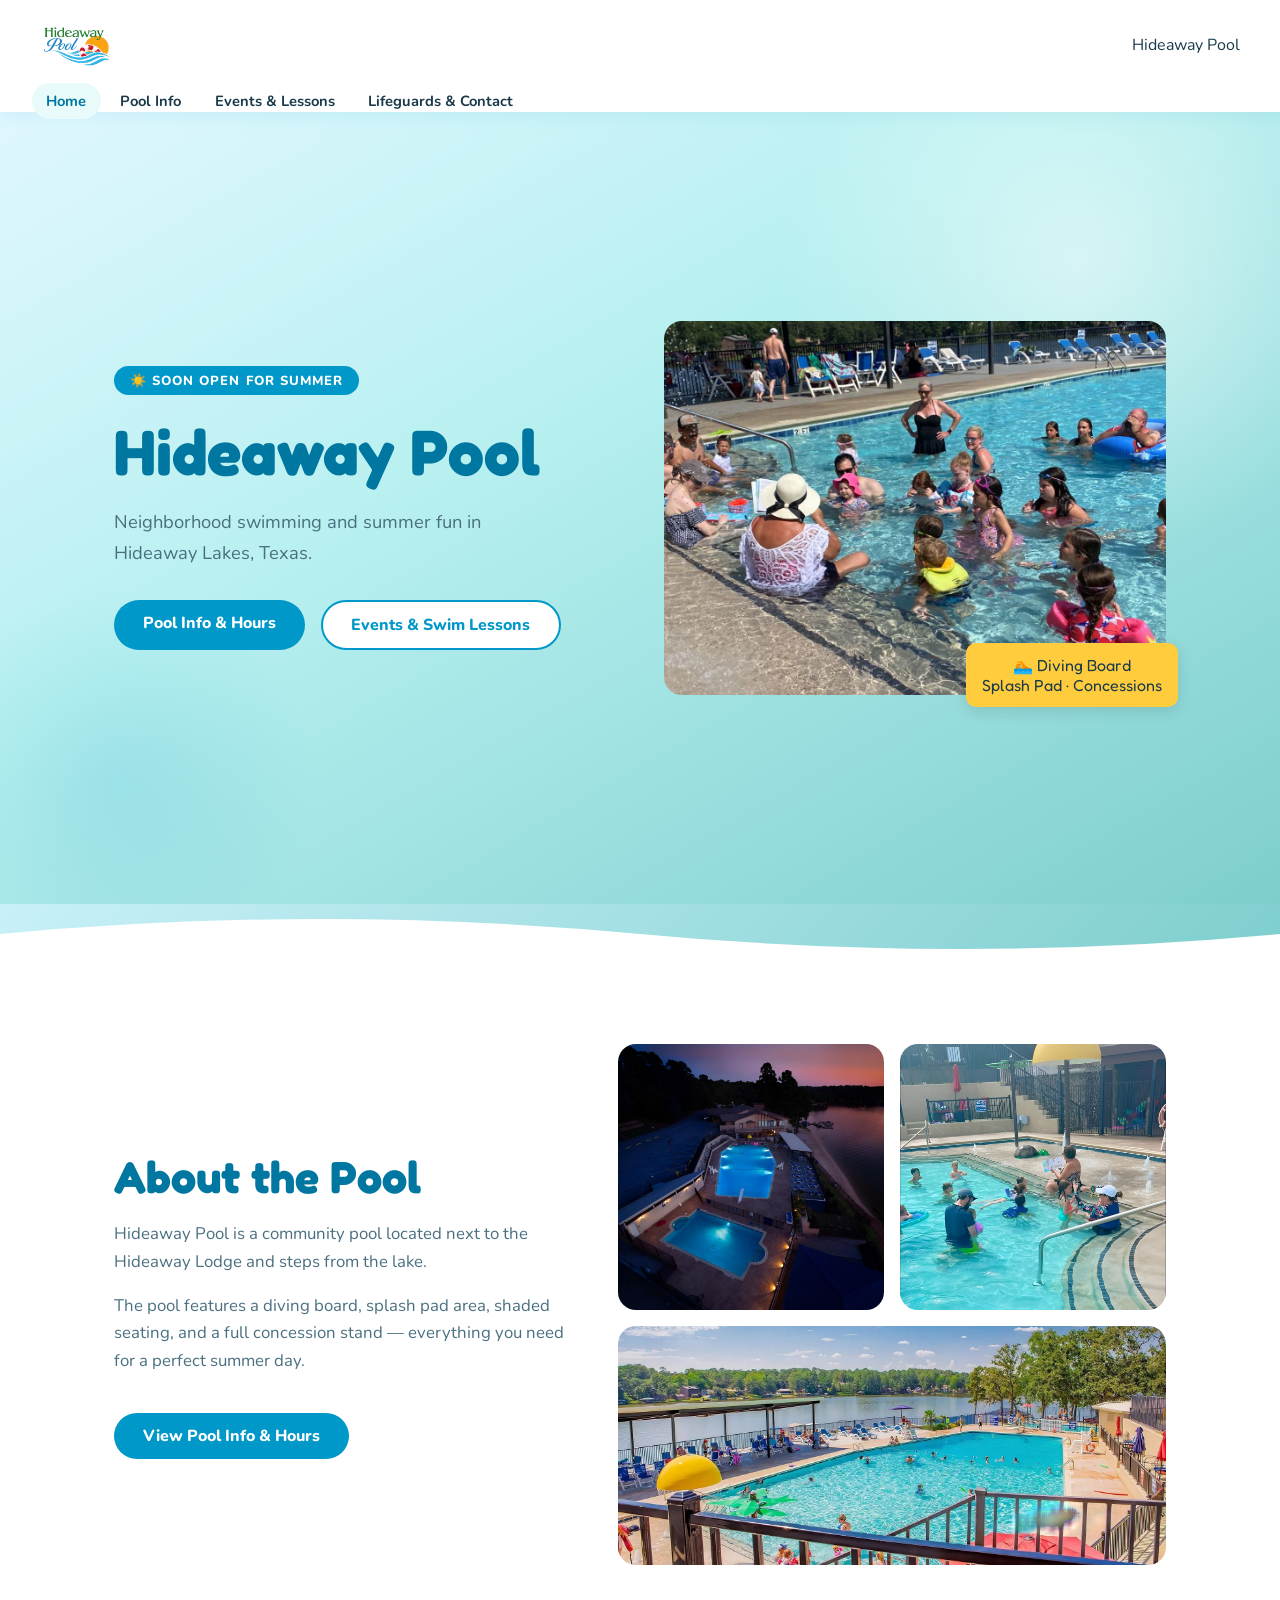
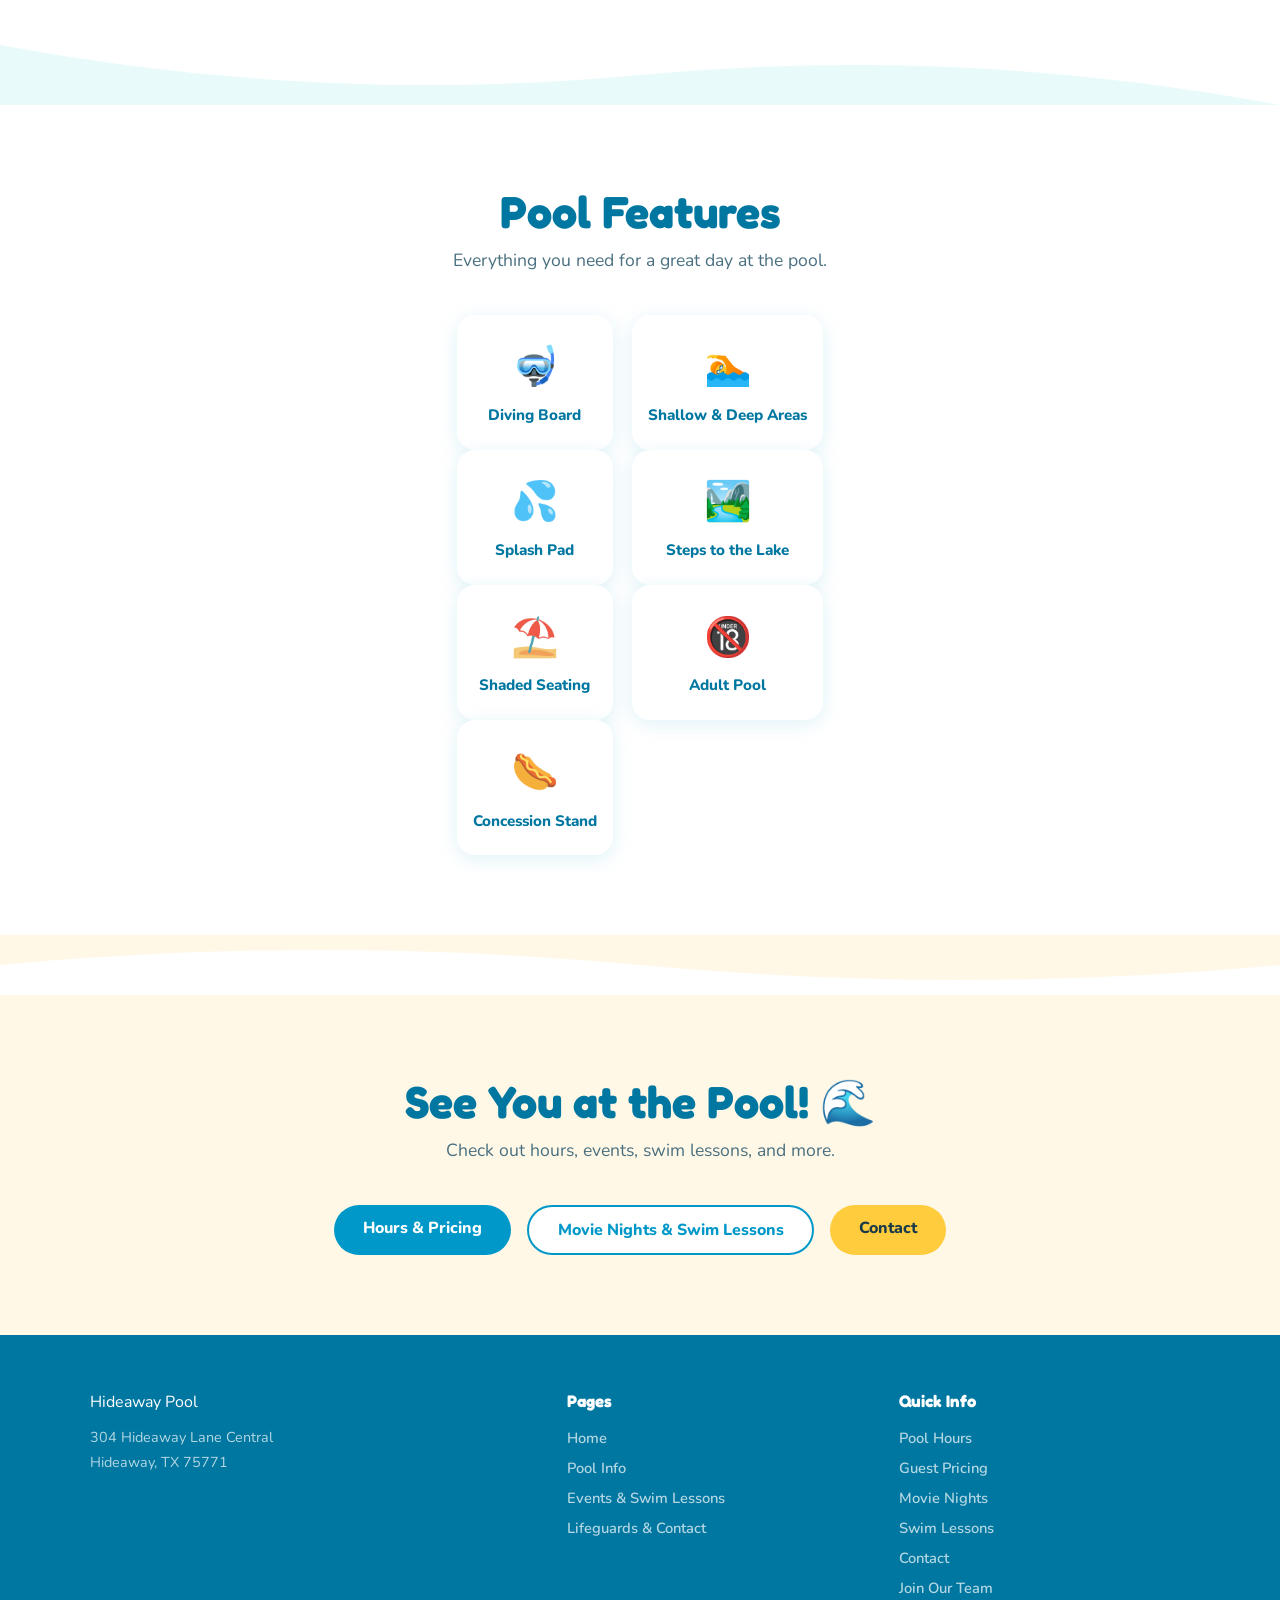
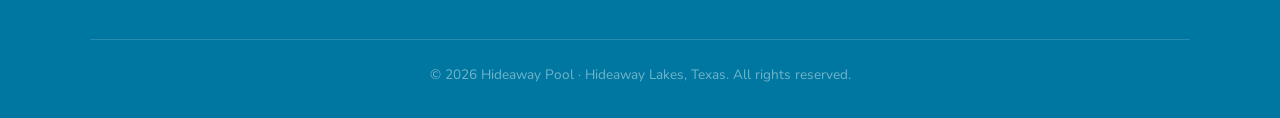
==== index.html @ 01bfb30a "Update index.html" ====
<!DOCTYPE html>
<html lang="en">
<head>
  <meta charset="UTF-8" />
  <meta name="viewport" content="width=device-width, initial-scale=1.0" />
  <title>Hideaway Pool – Hideaway Lakes, Texas</title>
  <meta name="description" content="Hideaway Pool – Neighborhood swimming and summer fun in Hideaway Lakes, Texas." />
  <link rel="stylesheet" href="style.css" />
  <link rel="icon" href="data:image/svg+xml,<svg xmlns='http://www.w3.org/2000/svg' viewBox='0 0 100 100'><text y='.9em' font-size='90'>🌊</text></svg>" />
</head>
<body>

<!-- ══ NAVIGATION ══ -->
<nav class="navbar">
  <div class="nav-inner">
    <a href="index.html" class="nav-logo">
      <img src="images/hawlpoollogo.png" alt="Hideaway Pool" style="height:72px; width:auto; display:block;">
    </a>
        Hideaway Pool
      </div>
    </a>
    <ul class="nav-links">
      <li><a href="index.html">Home</a></li>
      <li><a href="pool-info.html">Pool Info</a></li>
      <li><a href="events.html">Events & Lessons</a></li>
      <li><a href="lifeguards.html">Lifeguards & Contact</a></li>
    </ul>
    <button class="nav-toggle" aria-label="Toggle menu">
      <span></span><span></span><span></span>
    </button>
  </div>
</nav>

<!-- ══ HERO ══ -->
<section class="hero">
  <div class="hero-bg-circles"></div>
  <div class="hero-content">
    <div class="hero-text">
      <div class="hero-badge">☀️ SOON Open for Summer</div>
      <h1>Hideaway Pool</h1>
      <p>Neighborhood swimming and summer fun in Hideaway Lakes, Texas.</p>
      <div class="hero-btns">
        <a href="pool-info.html" class="btn btn-primary">Pool Info &amp; Hours</a>
        <a href="events.html" class="btn btn-secondary">Events &amp; Swim Lessons</a>
      </div>
    </div>
      <div class="hero-image-wrap">
        <img src="images/hero-pool.jpg" alt="Hideaway Pool" style="width:100%; border-radius:18px; display:block;">
        <div class="wave-badge">🏊 Diving Board<br>Splash Pad · Concessions</div>
      </div>
  </div>
</section>

<!-- ══ WAVE ══ -->
<div class="wave-divider" style="background: linear-gradient(135deg,#c8f0f8,#7ecece);">
  <svg viewBox="0 0 1200 60" xmlns="http://www.w3.org/2000/svg" preserveAspectRatio="none" style="height:60px">
    <path d="M0 60 L0 30 Q300 0 600 30 Q900 60 1200 30 L1200 60Z" fill="white"/>
  </svg>
</div>

<!-- ══ ABOUT ══ -->
<section class="section">
  <div class="container">
    <div class="about-grid">
      <div class="about-text fade-up">
        <h2 class="section-title">About the Pool</h2>
        <p style="margin-top:1rem">Hideaway Pool is a community pool located next to the Hideaway Lodge and steps from the lake.</p>
        <p>The pool features a diving board, splash pad area, shaded seating, and a full concession stand — everything you need for a perfect summer day.</p>
        <a href="pool-info.html" class="btn btn-primary" style="margin-top:1.4rem">View Pool Info &amp; Hours</a>
      </div>
      <div class="about-photo-grid fade-up">
          <img src="images/overhead-view.jpg" alt="Atop Hideaway Pool" style="width:100%; border-radius:18px; display:block;">
          <img src="images/splashpad.jpg" alt="Hideaway Splashpad" style="width:100%; border-radius:18px; display:block;">
          <img src="images/pool-from-porch1.jpg" alt="Hideaway Pool from Lodge Porch" style="width:100%; border-radius:18px; display:block; grid-column:1/-1; aspect-ratio:16/7; object-fit:cover;">
      </div>
    </div>
  </div>
</section>
  
<!-- ══ WAVE ══ -->
<div class="wave-divider" style="background:var(--aqua-pale)">
  <svg viewBox="0 0 1200 60" xmlns="http://www.w3.org/2000/svg" preserveAspectRatio="none" style="height:60px">
    <path d="M0 0 Q300 60 600 30 Q900 0 1200 60 L1200 0Z" fill="white"/>
  </svg>
</div>

<!-- ══ FEATURES ══ -->
<section class="section">
  <div class="container text-center">
    <h2 class="section-title fade-up">Pool Features</h2>
    <p class="section-sub fade-up">Everything you need for a great day at the pool.</p>
    <div class="features-grid">
  <div class="features-row">
    <div class="feature-card fade-up">
      <div class="feature-icon">🤿</div>
      <h4>Diving Board</h4>
    </div>
    <div class="feature-card fade-up">
      <div class="feature-icon">💦</div>
      <h4>Splash Pad</h4>
    </div>
    <div class="feature-card fade-up">
      <div class="feature-icon">⛱️</div>
      <h4>Shaded Seating</h4>
    </div>
    <div class="feature-card fade-up">
      <div class="feature-icon">🌭</div>
      <h4>Concession Stand</h4>
    </div>
  </div>
  <div class="features-row features-row-centered">
    <div class="feature-card fade-up">
      <div class="feature-icon">🏊</div>
      <h4>Shallow &amp; Deep Areas</h4>
    </div>
    <div class="feature-card fade-up">
      <div class="feature-icon">🏞️</div>
      <h4>Steps to the Lake</h4>
    </div>
    <div class="feature-card fade-up">
      <div class="feature-icon">🔞</div>
      <h4>Adult Pool</h4>
    </div>
      </div>
    </div>
  </div>
</section>

<!-- ══ WAVE ══ -->
<div class="wave-divider">
  <svg viewBox="0 0 1200 60" xmlns="http://www.w3.org/2000/svg" preserveAspectRatio="none" style="height:60px; background:var(--sand)">
    <path d="M0 60 L0 30 Q300 0 600 30 Q900 60 1200 30 L1200 60Z" fill="white"/>
  </svg>
</div>

<!-- ══ CTA STRIP ══ -->
<section class="section section-sand">
  <div class="container text-center">
    <h2 class="section-title fade-up">See You at the Pool! 🌊</h2>
    <p class="section-sub fade-up">Check out hours, events, swim lessons, and more.</p>
    <div class="hero-btns" style="justify-content:center; gap:1rem; flex-wrap:wrap;">
      <a href="pool-info.html" class="btn btn-primary fade-up">Hours &amp; Pricing</a>
      <a href="events.html" class="btn btn-secondary fade-up">Movie Nights &amp; Swim Lessons</a>
      <a href="lifeguards.html" class="btn btn-gold fade-up">Contact</a>
    </div>
  </div>
</section>

<!-- ══ FOOTER ══ -->
<footer>
  <div class="footer-inner">
    <div class="footer-brand">
      <div class="nav-logo">
        <div class="nav-logo-icon">🌊</div>
        <div class="nav-logo-text">
          Hideaway Pool
          <span>Hideaway Lakes, TX</span>
        </div>
      </div>
      <p>304 Hideaway Lane Central<br>Hideaway, TX 75771</p>
    </div>
    <div>
      <h4>Pages</h4>
      <ul>
        <li><a href="index.html">Home</a></li>
        <li><a href="pool-info.html">Pool Info</a></li>
        <li><a href="events.html">Events &amp; Swim Lessons</a></li>
        <li><a href="lifeguards.html">Lifeguards &amp; Contact</a></li>
      </ul>
    </div>
    <div>
      <h4>Quick Info</h4>
      <ul>
        <li><a href="pool-info.html#hours">Pool Hours</a></li>
        <li><a href="pool-info.html#pricing">Guest Pricing</a></li>
        <li><a href="events.html#movies">Movie Nights</a></li>
        <li><a href="events.html#lessons">Swim Lessons</a></li>
        <li><a href="lifeguards.html#reserve">Contact</a></li>
        <li><a href="lifeguard-apply.html">Join Our Team</a></li>
      </ul>
    </div>
  </div>
  <p class="footer-copy">&copy; 2026 Hideaway Pool · Hideaway Lakes, Texas. All rights reserved.</p>
</footer>

<script src="script.js"></script>
</body>
</html>
---- style.css ----
/* ===========================
   HIDEAWAY POOL — style.css
   =========================== */

@import url('https://fonts.googleapis.com/css2?family=Fredoka+One&family=Nunito:wght@400;600;700;800&display=swap');

/* ── CSS Variables ── */
:root {
  --sky: #0098c8;
  --sky-dark: #0077a0;
  --aqua: #5fd3d3;
  --aqua-light: #b8f0f0;
  --aqua-pale: #e8fafa;
  --white: #ffffff;
  --sand: #fff8e7;
  --sand-dark: #ffe9b0;
  --text: #1a3a4a;
  --text-light: #4a7080;
  --card-shadow: 0 4px 20px rgba(0,152,200,0.13);
  --radius: 18px;
  --radius-sm: 10px;
}

/* ── Reset ── */
*, *::before, *::after { box-sizing: border-box; margin: 0; padding: 0; }
html { scroll-behavior: smooth; }
body {
  font-family: 'Nunito', sans-serif;
  color: var(--text);
  background: var(--white);
  overflow-x: hidden;
}
img { max-width: 100%; display: block; }
a { text-decoration: none; color: inherit; }

/* ── Typography ── */
h1, h2, h3, h4 { font-family: 'Fredoka One', cursive; line-height: 1.2; }
h1 { font-size: clamp(2.4rem, 6vw, 4rem); }
h2 { font-size: clamp(1.8rem, 4vw, 2.8rem); }
h3 { font-size: 1.4rem; }
p { line-height: 1.65; color: var(--text-light); font-size: 1.05rem; }

/* ── Utilities ── */
.container { max-width: 1100px; margin: 0 auto; padding: 0 1.5rem; }
.section { padding: 5rem 0; }
.section-alt { background: var(--aqua-pale); }
.section-sand { background: var(--sand); }
.text-center { text-align: center; }
.section-title { margin-bottom: 0.4rem; color: var(--sky-dark); }
.section-sub { font-size: 1.1rem; margin-bottom: 2.5rem; color: var(--text-light); }
.btn {
  display: inline-block;
  padding: 0.75rem 1.8rem;
  border-radius: 50px;
  font-family: 'Nunito', sans-serif;
  font-weight: 800;
  font-size: 1rem;
  cursor: pointer;
  transition: transform 0.18s, box-shadow 0.18s;
  border: none;
}
.btn:hover { transform: translateY(-2px); box-shadow: 0 6px 20px rgba(0,152,200,0.3); }
.btn-primary { background: var(--sky); color: #fff; }
.btn-secondary { background: var(--white); color: var(--sky); border: 2.5px solid var(--sky); }
.btn-gold { background: #ffcc3d; color: var(--text); }

/* ── NAV ── */
.navbar {
  position: sticky;
  top: 0;
  z-index: 100;
  background: rgba(255,255,255,0.97);
  backdrop-filter: blur(10px);
  box-shadow: 0 2px 18px rgba(0,152,200,0.10);
  padding: 0 2rem;
}
.nav-inner {
  max-width: 1200px;
  margin: 0 auto;
  display: flex;
  align-items: center;
  justify-content: space-between;
  height: 90px;
  gap: 1rem;
}
.nav-logo {
  display: flex;
  align-items: center;
  flex-shrink: 0;
}
.nav-logo img {
  height: 72px;
  width: auto;
  display: block;
}
/* Hide old text/icon elements if still in HTML */
.nav-logo-text span { display: none; }
.nav-logo-icon { display: none; }
.nav-links {
  display: flex;
  list-style: none;
  gap: 0.3rem;
  align-items: center;
  flex-wrap: nowrap;
  flex-shrink: 1;
  min-width: 0;
}
.nav-links a {
  padding: 0.5rem 0.9rem;
  border-radius: 50px;
  font-weight: 700;
  font-size: 0.92rem;
  color: var(--text);
  transition: background 0.15s, color 0.15s;
  white-space: nowrap;
}
.nav-links a:hover, .nav-links a.active { background: var(--aqua-pale); color: var(--sky-dark); }
.nav-toggle {
  display: none;
  flex-direction: column;
  gap: 5px;
  background: none;
  border: none;
  cursor: pointer;
  padding: 4px;
  margin-left: auto;
  flex-shrink: 0;
}
.nav-toggle span {
  display: block;
  width: 26px;
  height: 2.5px;
  background: var(--sky-dark);
  border-radius: 2px;
  transition: all 0.25s;
}
.nav-toggle {
  display: none;
  flex-direction: column;
  gap: 5px;
  background: none;
  border: none;
  cursor: pointer;
  padding: 4px;
}
.nav-toggle span {
  display: block;
  width: 26px;
  height: 2.5px;
  background: var(--sky-dark);
  border-radius: 2px;
  transition: all 0.25s;
}

/* ── HERO ── */
.hero {
  position: relative;
  min-height: 88vh;
  display: flex;
  align-items: center;
  overflow: hidden;
  background: linear-gradient(150deg, #e0f7ff 0%, #b8f0f0 40%, #7ecece 100%);
}
.hero-bg-circles {
  position: absolute;
  inset: 0;
  pointer-events: none;
  overflow: hidden;
}
.hero-bg-circles::before {
  content: '';
  position: absolute;
  width: 600px; height: 600px;
  background: radial-gradient(circle, rgba(255,255,255,0.5) 0%, transparent 70%);
  top: -150px; right: -100px;
  border-radius: 50%;
}
.hero-bg-circles::after {
  content: '';
  position: absolute;
  width: 400px; height: 400px;
  background: radial-gradient(circle, rgba(0,152,200,0.12) 0%, transparent 70%);
  bottom: -80px; left: -80px;
  border-radius: 50%;
}
.hero-content {
  position: relative;
  z-index: 2;
  display: grid;
  grid-template-columns: 1fr 1fr;
  gap: 3rem;
  align-items: center;
  max-width: 1100px;
  margin: 0 auto;
  padding: 4rem 1.5rem;
  width: 100%;
}
.hero-text { }
.hero-badge {
  display: inline-block;
  background: var(--sky);
  color: #fff;
  font-weight: 800;
  font-size: 0.82rem;
  letter-spacing: 0.08em;
  text-transform: uppercase;
  padding: 0.35rem 1rem;
  border-radius: 50px;
  margin-bottom: 1.2rem;
}
.hero-text h1 { color: var(--sky-dark); margin-bottom: 1rem; }
.hero-text p { font-size: 1.15rem; margin-bottom: 2rem; max-width: 420px; }
.hero-btns { display: flex; gap: 1rem; flex-wrap: wrap; }
.hero-image-wrap {
  position: relative;
}
.hero-img-placeholder {
  width: 100%;
  aspect-ratio: 4/3;
  background: linear-gradient(135deg, #7ecece 0%, #0098c8 100%);
  border-radius: var(--radius);
  box-shadow: 0 20px 60px rgba(0,120,180,0.25);
  display: flex;
  flex-direction: column;
  align-items: center;
  justify-content: center;
  gap: 0.8rem;
  color: #fff;
  font-size: 1rem;
  font-weight: 700;
  overflow: hidden;
  position: relative;
}
.hero-img-placeholder .ph-icon { font-size: 3rem; opacity: 0.7; }
.hero-img-placeholder .ph-label { opacity: 0.85; }
.wave-badge {
  position: absolute;
  bottom: -12px; right: -12px;
  background: #ffcc3d;
  border-radius: var(--radius-sm);
  padding: 0.7rem 1rem;
  font-family: 'Fredoka One', cursive;
  font-size: 1rem;
  color: var(--text);
  box-shadow: 0 4px 15px rgba(0,0,0,0.12);
  line-height: 1.3;
  text-align: center;
}

/* ── IMAGE PLACEHOLDER ── */
.img-placeholder {
  width: 100%;
  border-radius: var(--radius);
  background: linear-gradient(135deg, #b8f0f0 0%, #5fd3d3 60%, #0098c8 100%);
  display: flex;
  flex-direction: column;
  align-items: center;
  justify-content: center;
  gap: 0.6rem;
  color: #fff;
  font-weight: 700;
  font-size: 0.95rem;
  text-align: center;
  padding: 2rem 1rem;
}
.img-placeholder .ph-icon { font-size: 2.2rem; opacity: 0.75; }
.img-placeholder .ph-label { opacity: 0.9; }
.img-ph-sm { aspect-ratio: 4/3; }
.img-ph-md { aspect-ratio: 16/9; }
.img-ph-tall { aspect-ratio: 3/4; }
.img-ph-wide { aspect-ratio: 21/9; }
.img-ph-square { aspect-ratio: 1/1; }
.img-ph-person {
  background: linear-gradient(135deg, #c8e8f0 0%, #7ecece 100%);
}

/* ── CARDS ── */
.card {
  background: var(--white);
  border-radius: var(--radius);
  box-shadow: var(--card-shadow);
  padding: 1.8rem;
  transition: transform 0.2s, box-shadow 0.2s;
}
.card:hover { transform: translateY(-4px); box-shadow: 0 8px 30px rgba(0,152,200,0.18); }

/* ── FEATURE CARDS ── */
.features-grid {
  display: flex;
  flex-wrap: wrap;
  justify-content: center;
  gap: 1.2rem;
}
.feature-card {
  background: var(--white);
  border-radius: var(--radius);
  box-shadow: var(--card-shadow);
  padding: 1.6rem 1rem;
  text-align: center;
  transition: transform 0.2s;
  /* 4 per row on desktop: (100% - 3 gaps) / 4 */
  flex: 0 0 calc(25% - 0.9rem);
  min-width: 140px;
  max-width: 220px;
}
.feature-card:hover { transform: translateY(-5px); }
.feature-icon {
  font-size: 2.4rem;
  margin-bottom: 0.8rem;
}
.feature-card h4 {
  font-family: 'Nunito', sans-serif;
  font-weight: 800;
  font-size: 0.95rem;
  color: var(--sky-dark);
}

/* ── PHOTO GRID ── */
.photo-grid-3 {
  display: grid;
  grid-template-columns: repeat(3, 1fr);
  gap: 1.4rem;
}

/* ── ABOUT SECTION ── */
.about-grid {
  display: grid;
  grid-template-columns: 1fr 1.2fr;
  gap: 3rem;
  align-items: center;
}
.about-text p { margin-bottom: 1rem; }

/* About photo grid — replaces inline styles */
.about-photo-grid {
  display: grid;
  grid-template-columns: 1fr 1fr;
  gap: 1rem;
  min-width: 0;
}
.about-photo-wide {
  grid-column: 1 / -1;
  aspect-ratio: 16 / 7;
}

/* ── ADULT POOL ── */
.adult-pool-grid {
  display: grid;
  grid-template-columns: 1fr 1fr;
  gap: 3rem;
  align-items: center;
}
.adult-pool-badge {
  display: inline-block;
  background: var(--sky-dark);
  color: #fff;
  font-weight: 800;
  font-size: 0.82rem;
  letter-spacing: 0.08em;
  text-transform: uppercase;
  padding: 0.35rem 1rem;
  border-radius: 50px;
}
.adult-pool-chips {
  display: flex;
  flex-wrap: wrap;
  gap: 0.6rem;
  margin-top: 1.4rem;
}
.chip {
  background: var(--white);
  border: 2px solid var(--aqua);
  border-radius: 50px;
  padding: 0.35rem 0.9rem;
  font-size: 0.88rem;
  font-weight: 700;
  color: var(--sky-dark);
  white-space: nowrap;
}

/* ── WAVE DIVIDER ── */
.wave-divider {
  line-height: 0;
  overflow: hidden;
}
.wave-divider svg { display: block; width: 100%; }

/* ── HOURS TABLE ── */
.hours-table {
  width: 100%;
  border-collapse: separate;
  border-spacing: 0;
  border-radius: var(--radius);
  overflow: hidden;
  box-shadow: var(--card-shadow);
}
.hours-table th {
  background: var(--sky);
  color: #fff;
  font-family: 'Fredoka One', cursive;
  font-size: 1.1rem;
  padding: 1rem 1.5rem;
  text-align: left;
}
.hours-table td {
  padding: 0.9rem 1.5rem;
  font-weight: 600;
  border-bottom: 1px solid var(--aqua-pale);
  background: #fff;
}
.hours-table tr:last-child td { border-bottom: none; }
.hours-table tr:nth-child(even) td { background: var(--aqua-pale); }
.hours-table .day-col { color: var(--text); font-weight: 700; }
.hours-table .time-col { color: var(--sky-dark); }

/* ── PRICING CARDS ── */
.pricing-grid {
  display: grid;
  grid-template-columns: repeat(auto-fit, minmax(200px, 1fr));
  gap: 1.4rem;
}
.price-card {
  background: var(--white);
  border-radius: var(--radius);
  box-shadow: var(--card-shadow);
  padding: 2rem 1.5rem;
  text-align: center;
  border-top: 5px solid var(--aqua);
}
.price-card.featured { border-top-color: var(--sky); }
.price-card .price-amount {
  font-family: 'Fredoka One', cursive;
  font-size: 2.4rem;
  color: var(--sky-dark);
  line-height: 1;
  margin: 0.6rem 0 0.3rem;
}
.price-card .price-label {
  font-weight: 800;
  font-size: 1rem;
  color: var(--text);
}
.price-card .price-note {
  font-size: 0.88rem;
  color: var(--text-light);
  margin-top: 0.4rem;
}
.price-icon { font-size: 2rem; margin-bottom: 0.4rem; }

/* ── CONCESSION MENU ── */
.menu-grid {
  display: grid;
  grid-template-columns: repeat(auto-fit, minmax(240px, 1fr));
  gap: 1.5rem;
}
.menu-card {
  background: var(--white);
  border-radius: var(--radius);
  box-shadow: var(--card-shadow);
  overflow: hidden;
}
.menu-card-header {
  background: var(--sky);
  color: #fff;
  padding: 1rem 1.5rem;
  font-family: 'Fredoka One', cursive;
  font-size: 1.3rem;
  display: flex;
  align-items: center;
  gap: 0.6rem;
}
.menu-items { padding: 0.8rem 1.5rem 1.2rem; }
.menu-item {
  display: flex;
  justify-content: space-between;
  align-items: center;
  padding: 0.6rem 0;
  border-bottom: 1px solid var(--aqua-pale);
  font-size: 0.97rem;
}
.menu-item:last-child { border-bottom: none; }
.menu-item .item-name { font-weight: 600; color: var(--text); }
.menu-item .item-price { font-weight: 800; color: var(--sky-dark); }

/* ── MAP ── */
.map-wrap {
  border-radius: var(--radius);
  overflow: hidden;
  box-shadow: var(--card-shadow);
  height: 380px;
}
.map-wrap iframe { width: 100%; height: 100%; border: none; }

/* ── SEASON BANNER ── */
.season-grid {
  display: grid;
  grid-template-columns: 1fr 1fr;
  gap: 1.2rem;
}
.season-card {
  background: var(--sky);
  color: #fff;
  border-radius: var(--radius);
  padding: 1.8rem;
  text-align: center;
}
.season-card.close { background: var(--aqua); color: var(--sky-dark); }
.season-card .s-label { font-size: 0.88rem; font-weight: 700; text-transform: uppercase; letter-spacing: 0.07em; opacity: 0.85; }
.season-card .s-date { font-family: 'Fredoka One', cursive; font-size: 1.6rem; margin-top: 0.4rem; }

/* ── MOVIE SCHEDULE ── */
.movie-grid {
  display: grid;
  grid-template-columns: repeat(auto-fit, minmax(200px, 1fr));
  gap: 1.2rem;
}
.movie-card {
  background: #fff;
  border-radius: var(--radius);
  box-shadow: var(--card-shadow);
  padding: 1.4rem;
  text-align: center;
  border-bottom: 4px solid var(--sky);
}
.movie-date {
  font-size: 0.85rem;
  font-weight: 800;
  color: var(--sky);
  text-transform: uppercase;
  letter-spacing: 0.06em;
  margin-bottom: 0.4rem;
}
.movie-title {
  font-family: 'Fredoka One', cursive;
  font-size: 1.1rem;
  color: var(--text);
}
.movie-icon { font-size: 1.8rem; margin-bottom: 0.5rem; }

/* ── FORMS ── */
.form-wrap {
  max-width: 560px;
  margin: 0 auto;
}
.form-wrap form {
  background: var(--white);
  border-radius: var(--radius);
  box-shadow: var(--card-shadow);
  padding: 2.5rem;
}
.form-wrap input,
.form-wrap textarea {
  width: 100%;
  padding: 0.85rem 1.1rem;
  border: 2px solid #d8eff8;
  border-radius: var(--radius-sm);
  font-family: 'Nunito', sans-serif;
  font-size: 1rem;
  color: var(--text);
  background: var(--aqua-pale);
  margin-bottom: 1rem;
  transition: border-color 0.15s;
  outline: none;
}
.form-wrap input:focus,
.form-wrap textarea:focus { border-color: var(--sky); background: #fff; }
.form-wrap textarea { min-height: 120px; resize: vertical; }
.form-wrap button[type="submit"] {
  width: 100%;
  padding: 0.9rem;
  background: var(--sky);
  color: #fff;
  font-family: 'Nunito', sans-serif;
  font-weight: 800;
  font-size: 1rem;
  border: none;
  border-radius: 50px;
  cursor: pointer;
  transition: background 0.18s, transform 0.18s;
}
.form-wrap button[type="submit"]:hover { background: var(--sky-dark); transform: translateY(-2px); }

/* ── LIFEGUARD SECTION ── */
.lg-hero {
  display: grid;
  grid-template-columns: 1.3fr 1fr;
  gap: 3rem;
  align-items: center;
}
.lg-benefits {
  list-style: none;
  display: flex;
  flex-direction: column;
  gap: 0.7rem;
  margin: 1.5rem 0 2rem;
}
.lg-benefits li {
  display: flex;
  align-items: center;
  gap: 0.7rem;
  font-weight: 600;
  color: var(--text);
  font-size: 1.02rem;
}
.lg-benefits li::before {
  content: '✓';
  display: flex;
  align-items: center;
  justify-content: center;
  width: 24px; height: 24px;
  border-radius: 50%;
  background: var(--sky);
  color: #fff;
  font-size: 0.8rem;
  flex-shrink: 0;
}

/* ── MANAGER CARDS ── */
.managers-grid {
  display: grid;
  grid-template-columns: repeat(auto-fit, minmax(260px, 1fr));
  gap: 1.8rem;
}
.manager-card {
  background: var(--white);
  border-radius: var(--radius);
  box-shadow: var(--card-shadow);
  overflow: hidden;
  text-align: center;
}
.manager-photo { width: 100%; aspect-ratio: 1/1; }
.manager-info { padding: 1.5rem; }
.manager-info h3 {
  font-family: 'Fredoka One', cursive;
  font-size: 1.4rem;
  color: var(--sky-dark);
  margin-bottom: 0.2rem;
}
.manager-role {
  font-size: 0.88rem;
  font-weight: 800;
  color: var(--sky);
  text-transform: uppercase;
  letter-spacing: 0.06em;
  margin-bottom: 0.8rem;
}
.manager-info p { font-size: 0.95rem; }

/* ── INFO GRID (location+hours) ── */
.info-2col {
  display: grid;
  grid-template-columns: 1fr 1fr;
  gap: 2rem;
}

/* ── PAGE HERO ── */
.page-hero {
  background: linear-gradient(135deg, #c8f0f8 0%, #7ecece 100%);
  padding: 4.5rem 1.5rem 3rem;
  text-align: center;
  position: relative;
  overflow: hidden;
}
.page-hero::after {
  content: '';
  position: absolute;
  bottom: -1px; left: 0; right: 0;
  height: 60px;
  background: url("data:image/svg+xml,%3Csvg xmlns='http://www.w3.org/2000/svg' viewBox='0 0 1200 60'%3E%3Cpath d='M0 60 L0 30 Q300 0 600 30 Q900 60 1200 30 L1200 60Z' fill='white'/%3E%3C/svg%3E") no-repeat bottom center / cover;
}
.page-hero h1 { color: var(--sky-dark); margin-bottom: 0.5rem; }
.page-hero p { font-size: 1.1rem; max-width: 500px; margin: 0 auto; }

/* ── FOOTER ── */
footer {
  background: var(--sky-dark);
  color: rgba(255,255,255,0.88);
  padding: 3.5rem 1.5rem 2rem;
}
.footer-inner {
  max-width: 1100px;
  margin: 0 auto;
  display: grid;
  grid-template-columns: 1.5fr 1fr 1fr;
  gap: 2.5rem;
  padding-bottom: 2.5rem;
  border-bottom: 1px solid rgba(255,255,255,0.15);
  margin-bottom: 1.5rem;
}
.footer-brand .nav-logo-text { color: #fff; }
.footer-brand .nav-logo-text span { color: rgba(255,255,255,0.6); }
.footer-brand p {
  margin-top: 0.8rem;
  font-size: 0.9rem;
  color: rgba(255,255,255,0.7);
  line-height: 1.7;
}
footer h4 {
  font-family: 'Fredoka One', cursive;
  font-size: 1.05rem;
  color: #fff;
  margin-bottom: 1rem;
}
footer ul { list-style: none; display: flex; flex-direction: column; gap: 0.5rem; }
footer ul a {
  color: rgba(255,255,255,0.7);
  font-size: 0.92rem;
  font-weight: 600;
  transition: color 0.15s;
}
footer ul a:hover { color: var(--aqua-light); }
.footer-copy {
  max-width: 1100px;
  margin: 0 auto;
  text-align: center;
  font-size: 0.85rem;
  color: rgba(255,255,255,0.45);
}

/* ── SCROLL ANIMATIONS ── */
.fade-up {
  opacity: 0;
  transform: translateY(30px);
  transition: opacity 0.55s ease, transform 0.55s ease;
}
.fade-up.visible { opacity: 1; transform: translateY(0); }
.fade-up:nth-child(2) { transition-delay: 0.08s; }
.fade-up:nth-child(3) { transition-delay: 0.16s; }
.fade-up:nth-child(4) { transition-delay: 0.24s; }
.fade-up:nth-child(5) { transition-delay: 0.32s; }
.fade-up:nth-child(6) { transition-delay: 0.40s; }

/* ── RESPONSIVE ── */

/* Prevent anything from bleeding off-screen */
body { overflow-x: hidden; }
.container { width: 100%; }

/* Fix form inputs so placeholder text never wraps */
.form-wrap input,
.form-wrap textarea {
  min-width: 0;
  width: 100%;
}

/* Named grid classes for event/lesson sections (used inline in HTML) */
.two-col-grid {
  display: grid;
  grid-template-columns: 1fr 1.1fr;
  gap: 3rem;
  align-items: start;
}
.two-col-even {
  display: grid;
  grid-template-columns: 1fr 1fr;
  gap: 3rem;
  align-items: start;
}

@media (max-width: 900px) {
  .hero-content { grid-template-columns: 1fr; text-align: center; }
  .hero-btns { justify-content: center; }
  .hero-text p { max-width: 100%; }
  .about-grid { grid-template-columns: 1fr; }
  .adult-pool-grid { grid-template-columns: 1fr; }
  .lg-hero { grid-template-columns: 1fr; }
  .info-2col { grid-template-columns: 1fr; }
  .photo-grid-3 { grid-template-columns: 1fr 1fr; }
  .footer-inner { grid-template-columns: 1fr 1fr; }
  .season-grid { grid-template-columns: 1fr 1fr; }
  .two-col-grid { grid-template-columns: 1fr; gap: 2rem; }
  .two-col-even { grid-template-columns: 1fr; gap: 2rem; }
  .managers-grid { grid-template-columns: 1fr 1fr; }
}

@media (max-width: 640px) {
  /* Nav */
  .nav-links {
    display: none;
    flex-direction: column;
    position: absolute;
    top: 90px; left: 0; right: 0;
    background: #fff;
    padding: 1rem 2rem;
    box-shadow: 0 8px 20px rgba(0,0,0,0.08);
    gap: 0.2rem;
    z-index: 99;
  }
  .nav-links.open { display: flex; }
  .nav-toggle { display: flex; margin-left: auto; }

  /* Typography */
  h1 { font-size: 2rem; }
  h2 { font-size: 1.6rem; }

  /* Layout */
  .hero-content { padding: 2.5rem 1rem; }
  .section { padding: 3rem 0; }
  .container { padding: 0 1rem; }

  /* Grids → single column */
  .about-grid { grid-template-columns: 1fr; }
  .about-photo-grid { grid-template-columns: 1fr 1fr; } /* keep 2-col on small phones, they're small squares */
  .adult-pool-grid { grid-template-columns: 1fr; }
  .photo-grid-3 { grid-template-columns: 1fr; }
  .footer-inner { grid-template-columns: 1fr; gap: 1.8rem; }
  .season-grid { grid-template-columns: 1fr; }
  .managers-grid { grid-template-columns: 1fr; }
  .pricing-grid { grid-template-columns: 1fr; }
  .menu-grid { grid-template-columns: 1fr; }
  .movie-grid { grid-template-columns: 1fr 1fr !important; }
  .features-grid { gap: 1rem; }
  .feature-card { flex: 0 0 calc(50% - 0.5rem); max-width: none; }
  .two-col-grid { grid-template-columns: 1fr !important; gap: 1.8rem; }
  .two-col-even { grid-template-columns: 1fr !important; gap: 1.8rem; }

  /* Chips wrap nicely already, just ensure font size is ok */
  .chip { font-size: 0.82rem; }

  /* Hours table — allow text to wrap */
  .hours-table th,
  .hours-table td { padding: 0.75rem 1rem; font-size: 0.92rem; }

  /* Map */
  .map-wrap { height: 260px; }

  /* Forms */
  .form-wrap form { padding: 1.5rem; }
  .form-wrap input,
  .form-wrap textarea { font-size: 16px; } /* prevents iOS zoom on focus */

  /* Hero wave badge */
  .wave-badge { font-size: 0.85rem; padding: 0.5rem 0.75rem; }

  /* Page hero */
  .page-hero { padding: 3rem 1rem 2.5rem; }

  /* Footer */
  footer { padding: 2.5rem 1rem 1.5rem; }
}
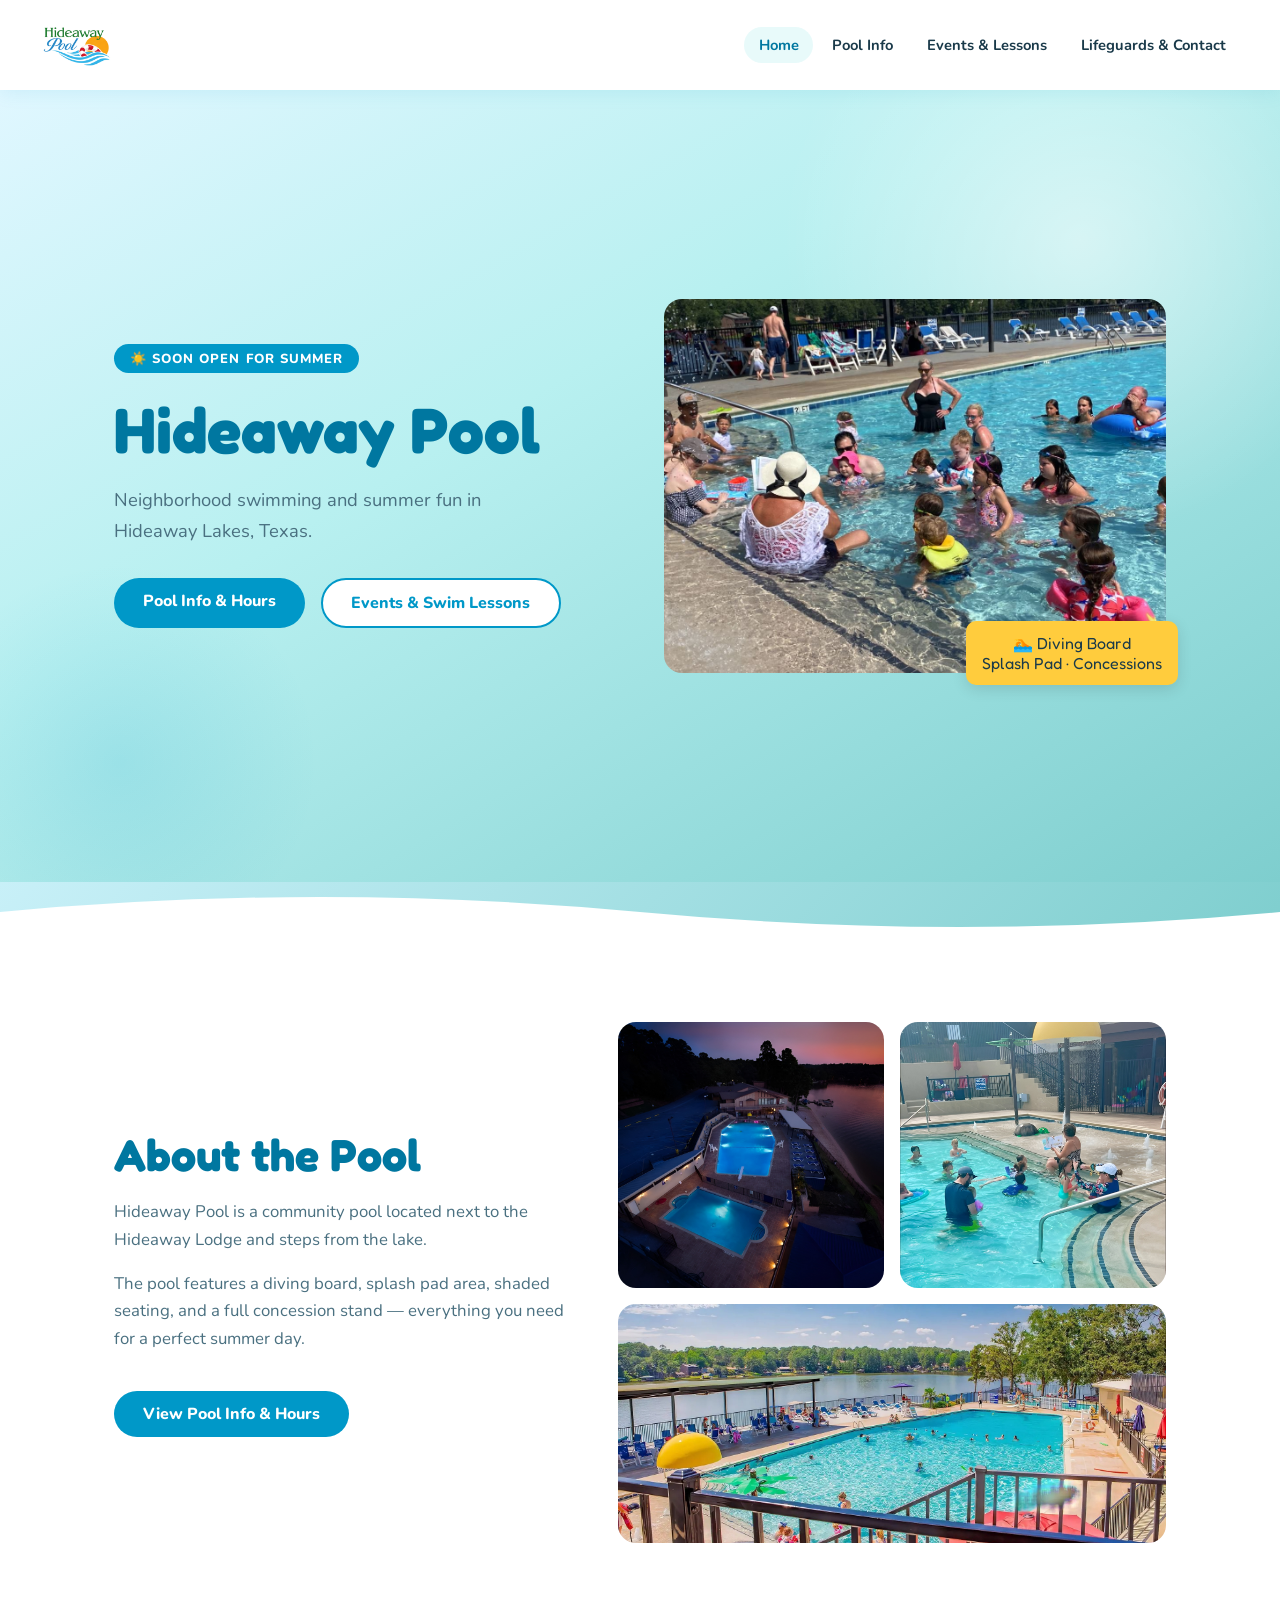
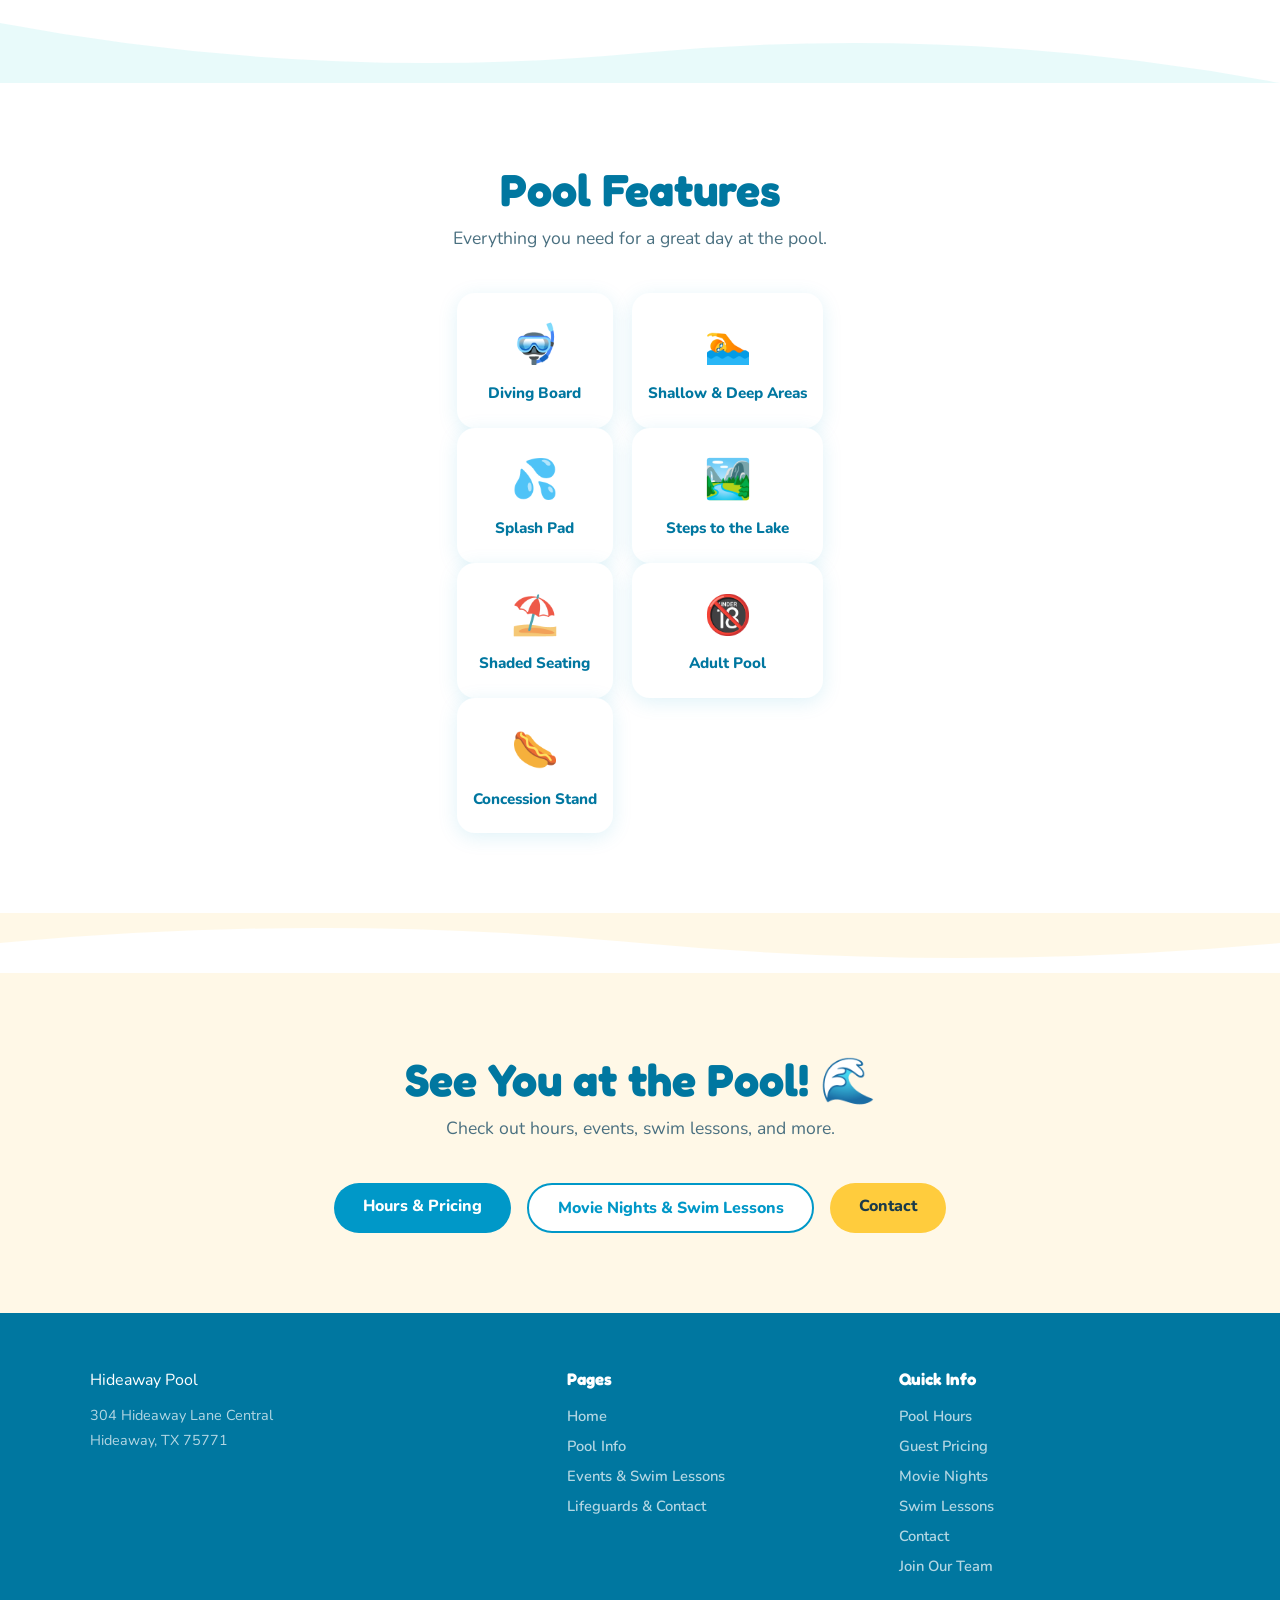
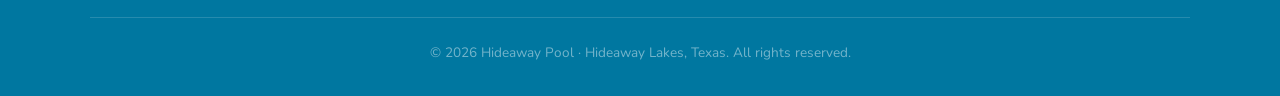
==== commit c53db00e: "Update index.html" ====
--- a/index.html
+++ b/index.html
@@ -15,9 +15,6 @@
   <div class="nav-inner">
     <a href="index.html" class="nav-logo">
       <img src="images/hawlpoollogo.png" alt="Hideaway Pool" style="height:72px; width:auto; display:block;">
-    </a>
-        Hideaway Pool
-      </div>
     </a>
     <ul class="nav-links">
       <li><a href="index.html">Home</a></li>
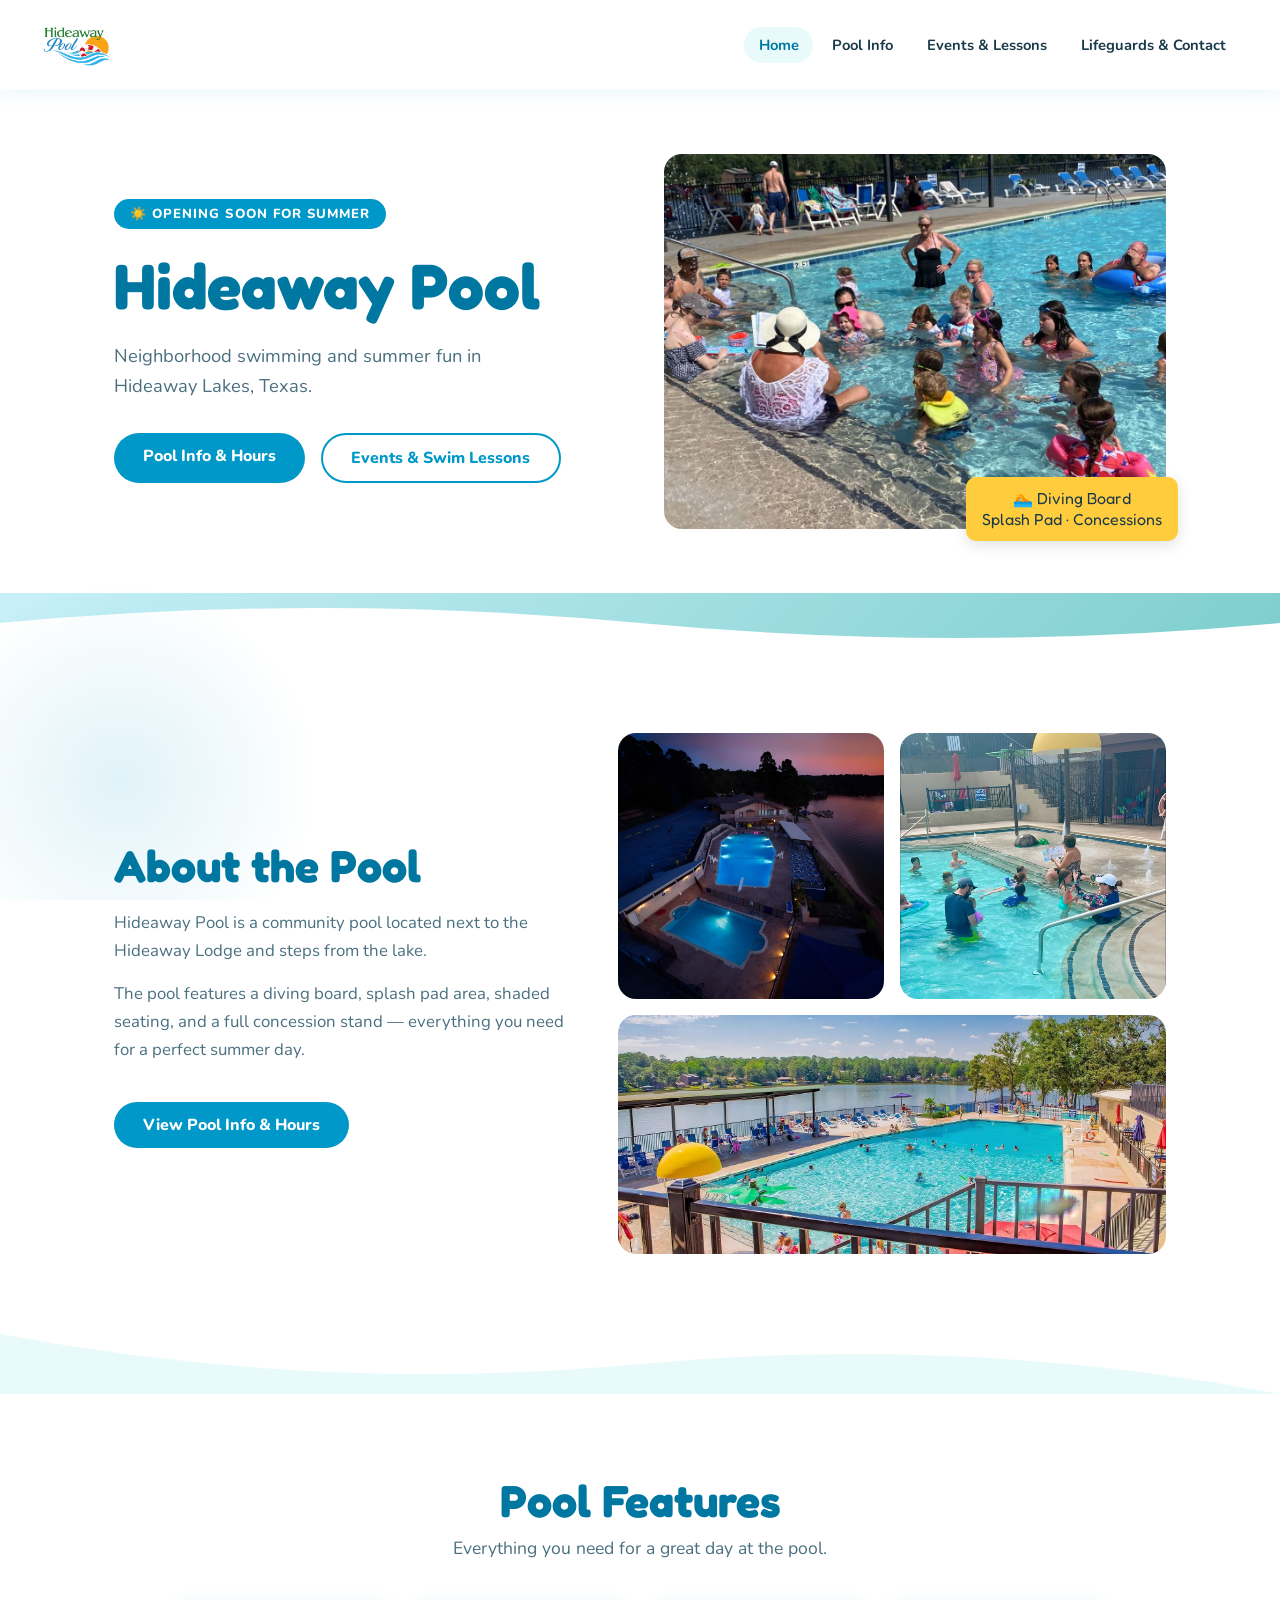
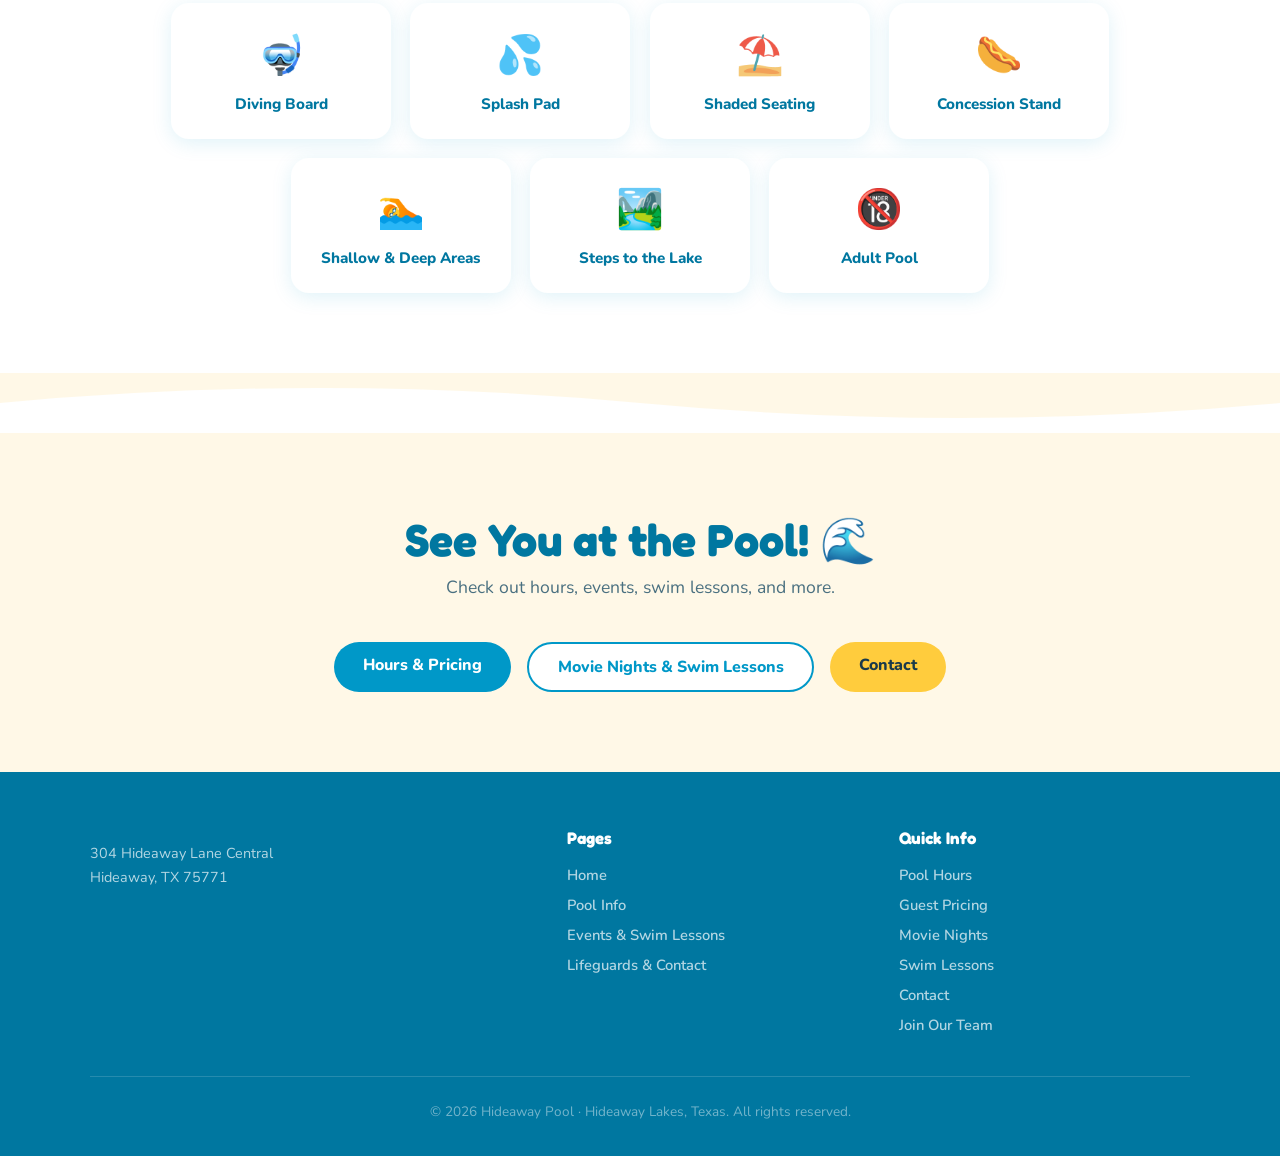
==== commit 9e7a6ec6: "Update index.html" ====
--- a/index.html
+++ b/index.html
@@ -3,7 +3,7 @@
 <head>
   <meta charset="UTF-8" />
   <meta name="viewport" content="width=device-width, initial-scale=1.0" />
-  <title>Hideaway Pool – Hideaway Lakes, Texas</title>
+  <title>Hideaway Pool</title>
   <meta name="description" content="Hideaway Pool – Neighborhood swimming and summer fun in Hideaway Lakes, Texas." />
   <link rel="stylesheet" href="style.css" />
   <link rel="icon" href="data:image/svg+xml,<svg xmlns='http://www.w3.org/2000/svg' viewBox='0 0 100 100'><text y='.9em' font-size='90'>🌊</text></svg>" />
@@ -33,7 +33,7 @@
   <div class="hero-bg-circles"></div>
   <div class="hero-content">
     <div class="hero-text">
-      <div class="hero-badge">☀️ SOON Open for Summer</div>
+      <div class="hero-badge">☀️ Opening Soon for Summer</div>
       <h1>Hideaway Pool</h1>
       <p>Neighborhood swimming and summer fun in Hideaway Lakes, Texas.</p>
       <div class="hero-btns">
--- a/style.css
+++ b/style.css
@@ -93,8 +93,7 @@
   width: auto;
   display: block;
 }
-/* Hide old text/icon elements if still in HTML */
-.nav-logo-text span { display: none; }
+.nav-logo-text { display: none; }
 .nav-logo-icon { display: none; }
 .nav-links {
   display: flex;
@@ -122,8 +121,7 @@
   background: none;
   border: none;
   cursor: pointer;
-  padding: 4px;
-  margin-left: auto;
+  padding: 8px;
   flex-shrink: 0;
 }
 .nav-toggle span {
@@ -134,20 +132,6 @@
   border-radius: 2px;
   transition: all 0.25s;
 }
-.nav-toggle {
-  display: none;
-  flex-direction: column;
-  gap: 5px;
-  background: none;
-  border: none;
-  cursor: pointer;
-  padding: 4px;
-}
-.nav-toggle span {
-  display: block;
-  width: 26px;
-  height: 2.5px;
-  background: var(--sky-dark);
   border-radius: 2px;
   transition: all 0.25s;
 }
@@ -774,20 +758,27 @@
 }
 
 @media (max-width: 640px) {
-  /* Nav */
+  /* Nav — logo left, hamburger right, one line */
+  .nav-inner {
+    height: 80px;
+    padding: 0;
+  }
   .nav-links {
     display: none;
     flex-direction: column;
     position: absolute;
-    top: 90px; left: 0; right: 0;
+    top: 80px; left: 0; right: 0;
     background: #fff;
-    padding: 1rem 2rem;
+    padding: 1rem 1.5rem;
     box-shadow: 0 8px 20px rgba(0,0,0,0.08);
     gap: 0.2rem;
     z-index: 99;
   }
   .nav-links.open { display: flex; }
-  .nav-toggle { display: flex; margin-left: auto; }
+  .nav-toggle {
+    display: flex;
+    margin-left: auto;
+  }
 
   /* Typography */
   h1 { font-size: 2rem; }
@@ -838,3 +829,10 @@
   /* Footer */
   footer { padding: 2.5rem 1rem 1.5rem; }
 }
+
+/* Desktop Layout Fix */
+@media (min-width: 768px) {
+  .features-row {
+    display: contents;
+  }
+}
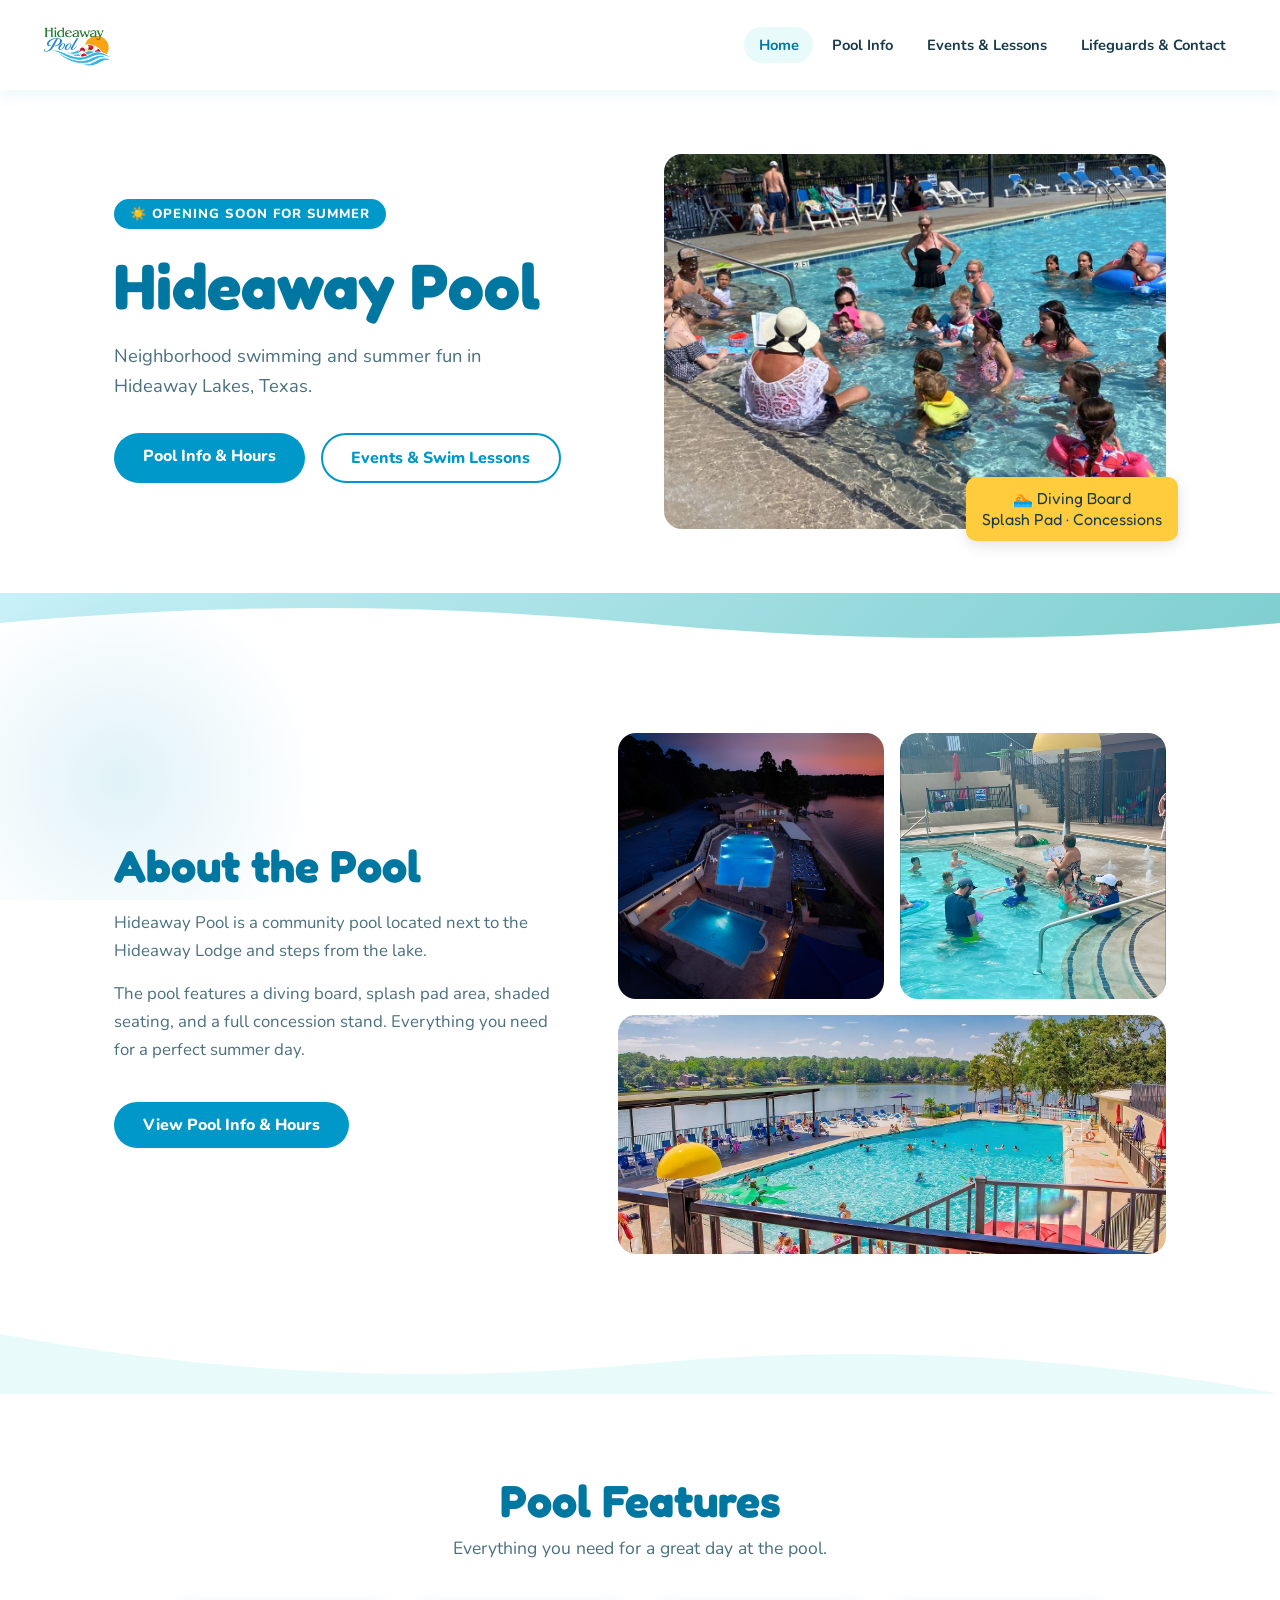
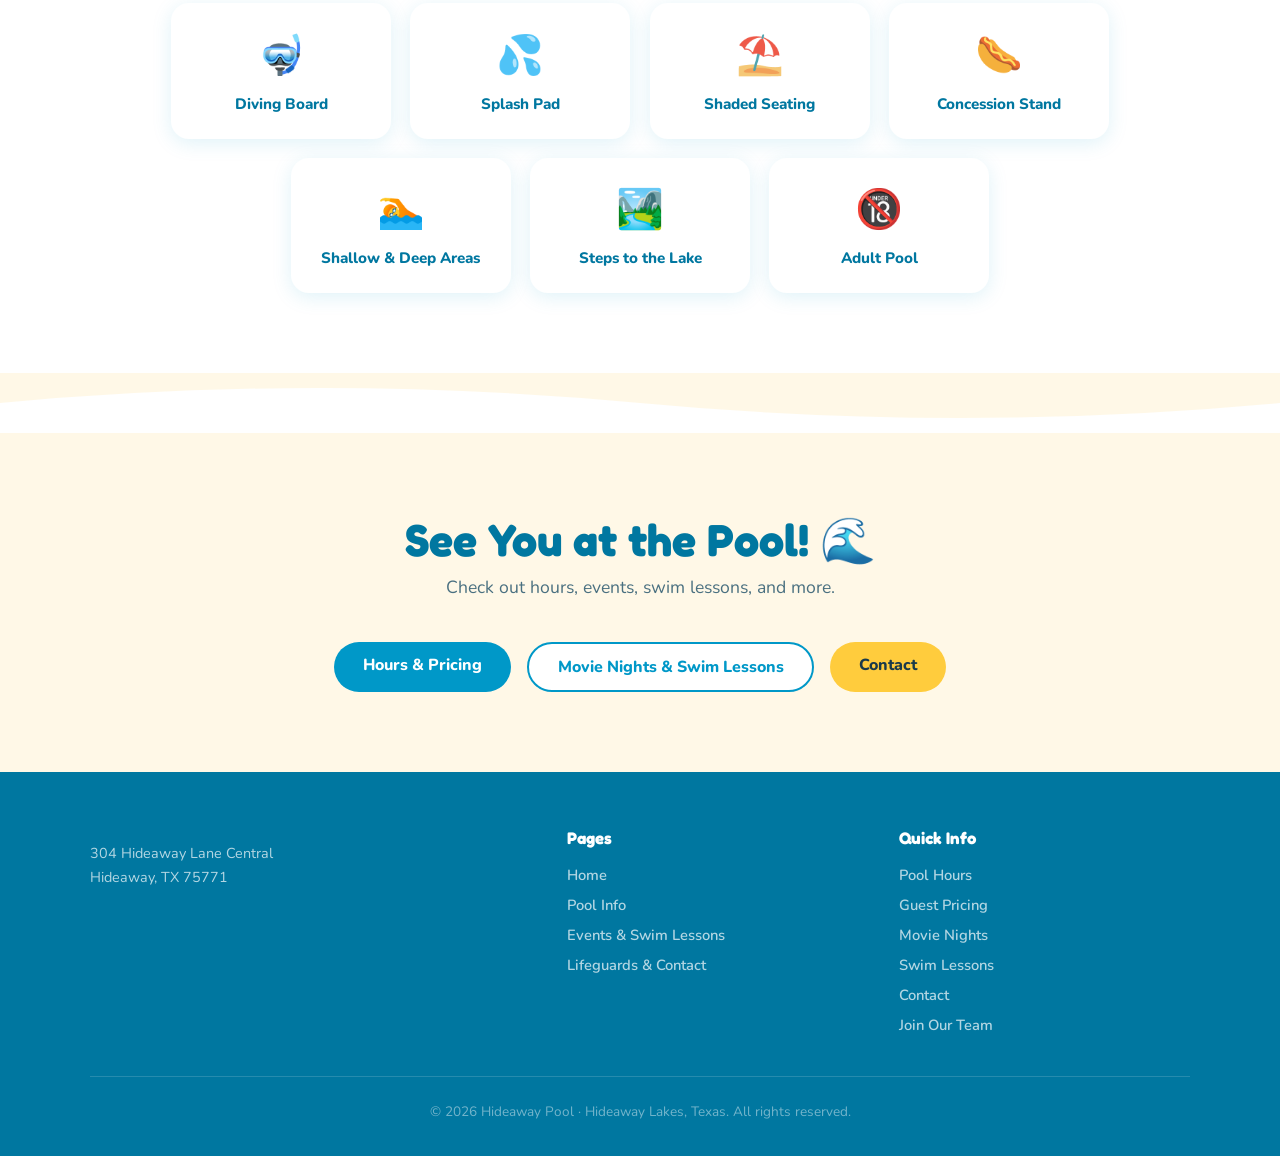
==== commit 0c05d4ed: "Update index.html" ====
--- a/index.html
+++ b/index.html
@@ -62,7 +62,7 @@
       <div class="about-text fade-up">
         <h2 class="section-title">About the Pool</h2>
         <p style="margin-top:1rem">Hideaway Pool is a community pool located next to the Hideaway Lodge and steps from the lake.</p>
-        <p>The pool features a diving board, splash pad area, shaded seating, and a full concession stand — everything you need for a perfect summer day.</p>
+        <p>The pool features a diving board, splash pad area, shaded seating, and a full concession stand. Everything you need for a perfect summer day.</p>
         <a href="pool-info.html" class="btn btn-primary" style="margin-top:1.4rem">View Pool Info &amp; Hours</a>
       </div>
       <div class="about-photo-grid fade-up">
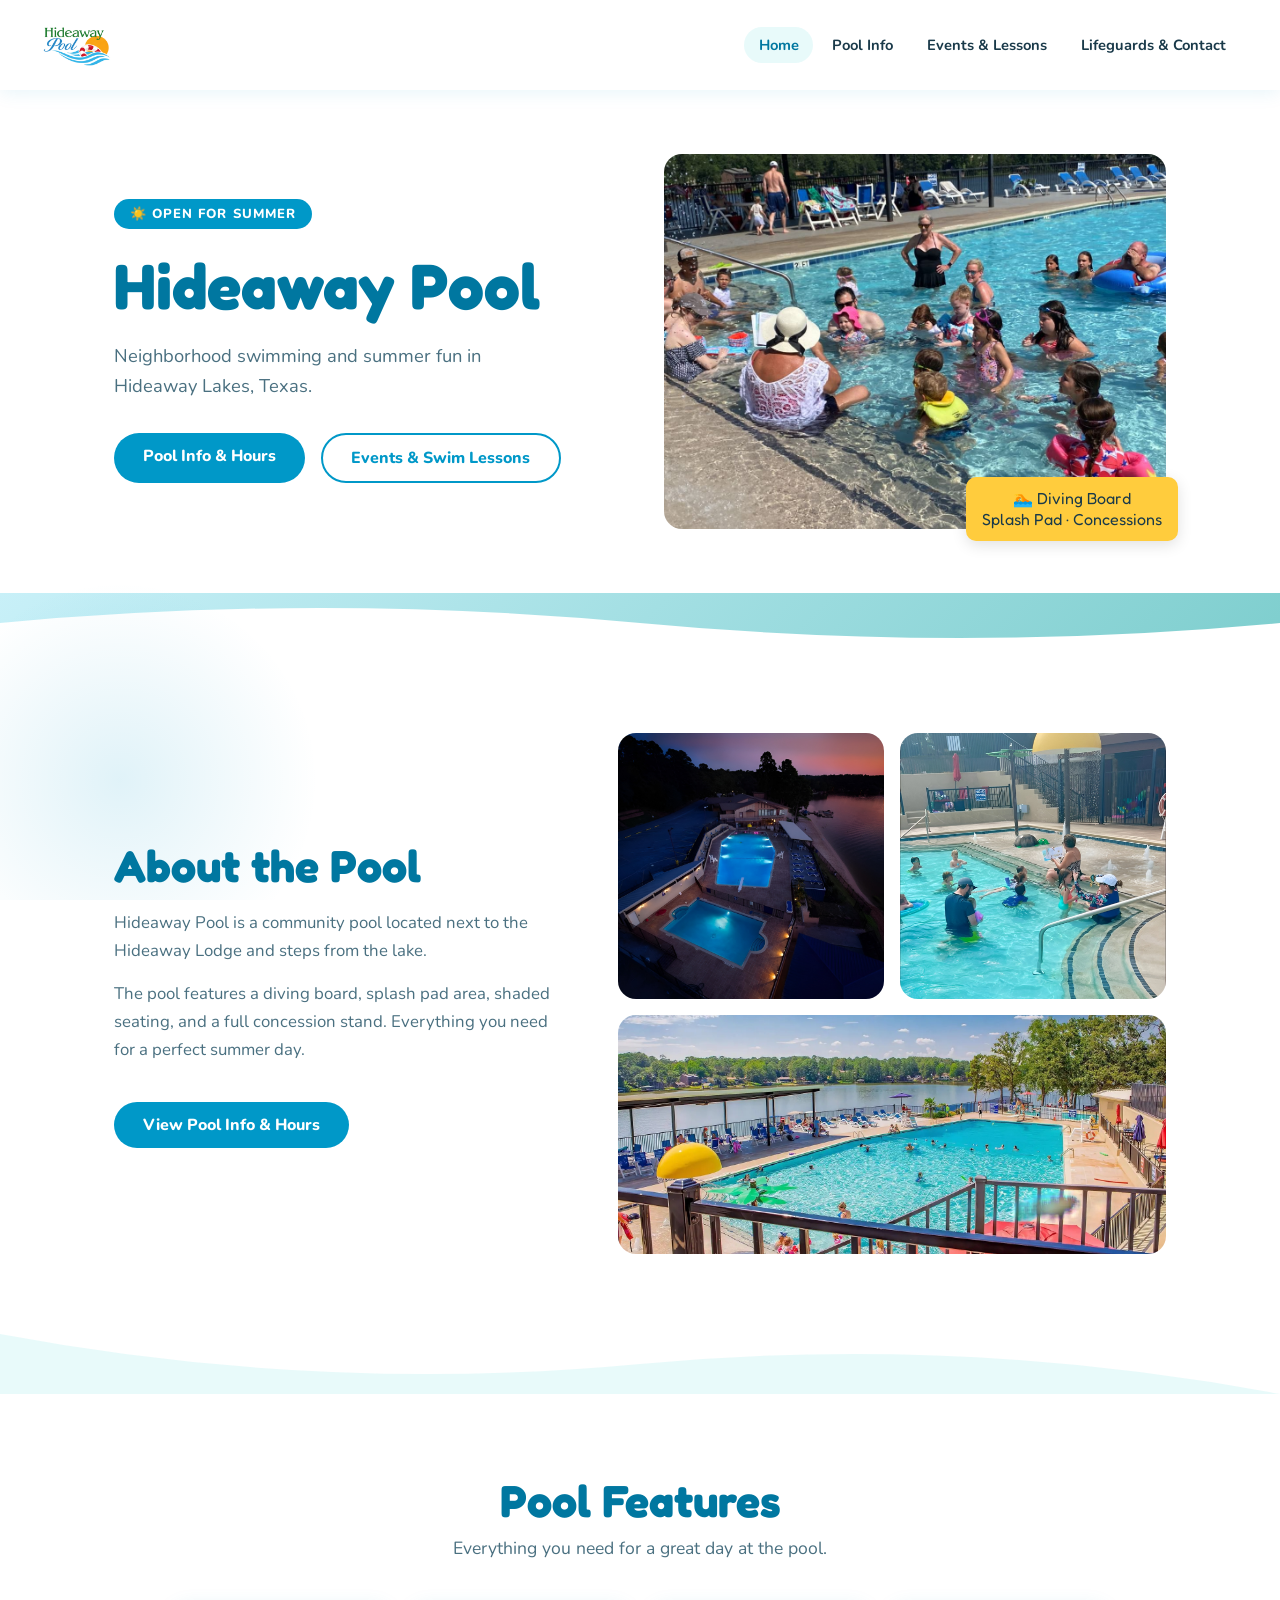
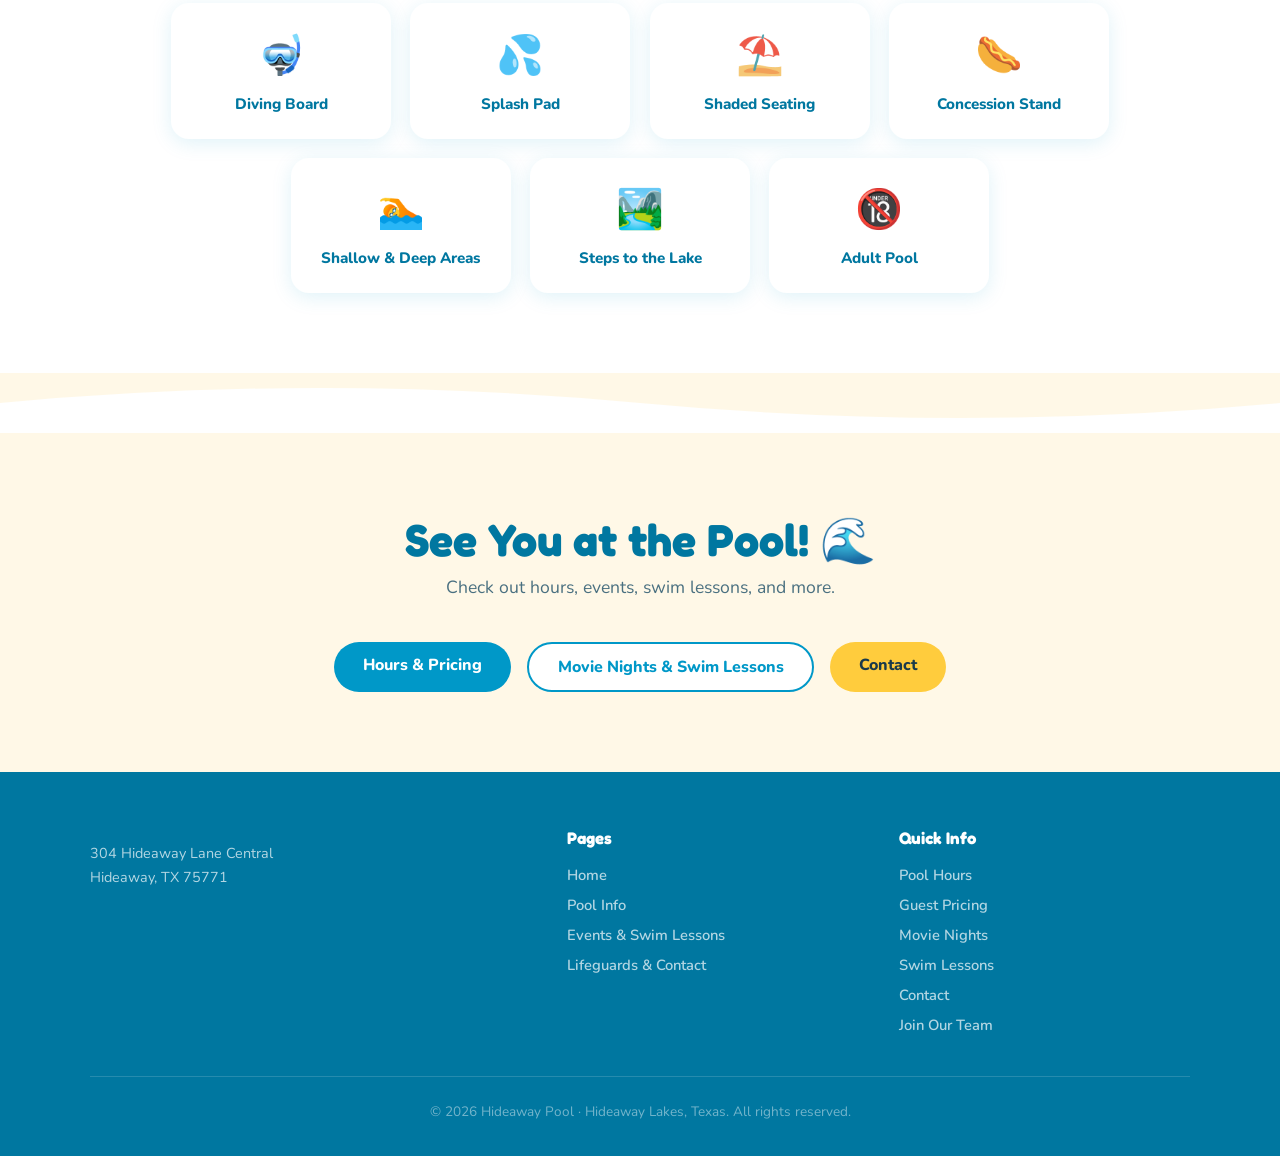
==== commit 05140b6b: "Update index.html" ====
--- a/index.html
+++ b/index.html
@@ -6,7 +6,7 @@
   <title>Hideaway Pool</title>
   <meta name="description" content="Hideaway Pool – Neighborhood swimming and summer fun in Hideaway Lakes, Texas." />
   <link rel="stylesheet" href="style.css" />
-  <link rel="icon" href="data:image/svg+xml,<svg xmlns='http://www.w3.org/2000/svg' viewBox='0 0 100 100'><text y='.9em' font-size='90'>🌊</text></svg>" />
+  <link rel="icon" type="image/png" href="images/hawlpoolfavicon.png" />
 </head>
 <body>
 
@@ -33,7 +33,7 @@
   <div class="hero-bg-circles"></div>
   <div class="hero-content">
     <div class="hero-text">
-      <div class="hero-badge">☀️ Opening Soon for Summer</div>
+      <div class="hero-badge">☀️ Open for Summer</div>
       <h1>Hideaway Pool</h1>
       <p>Neighborhood swimming and summer fun in Hideaway Lakes, Texas.</p>
       <div class="hero-btns">
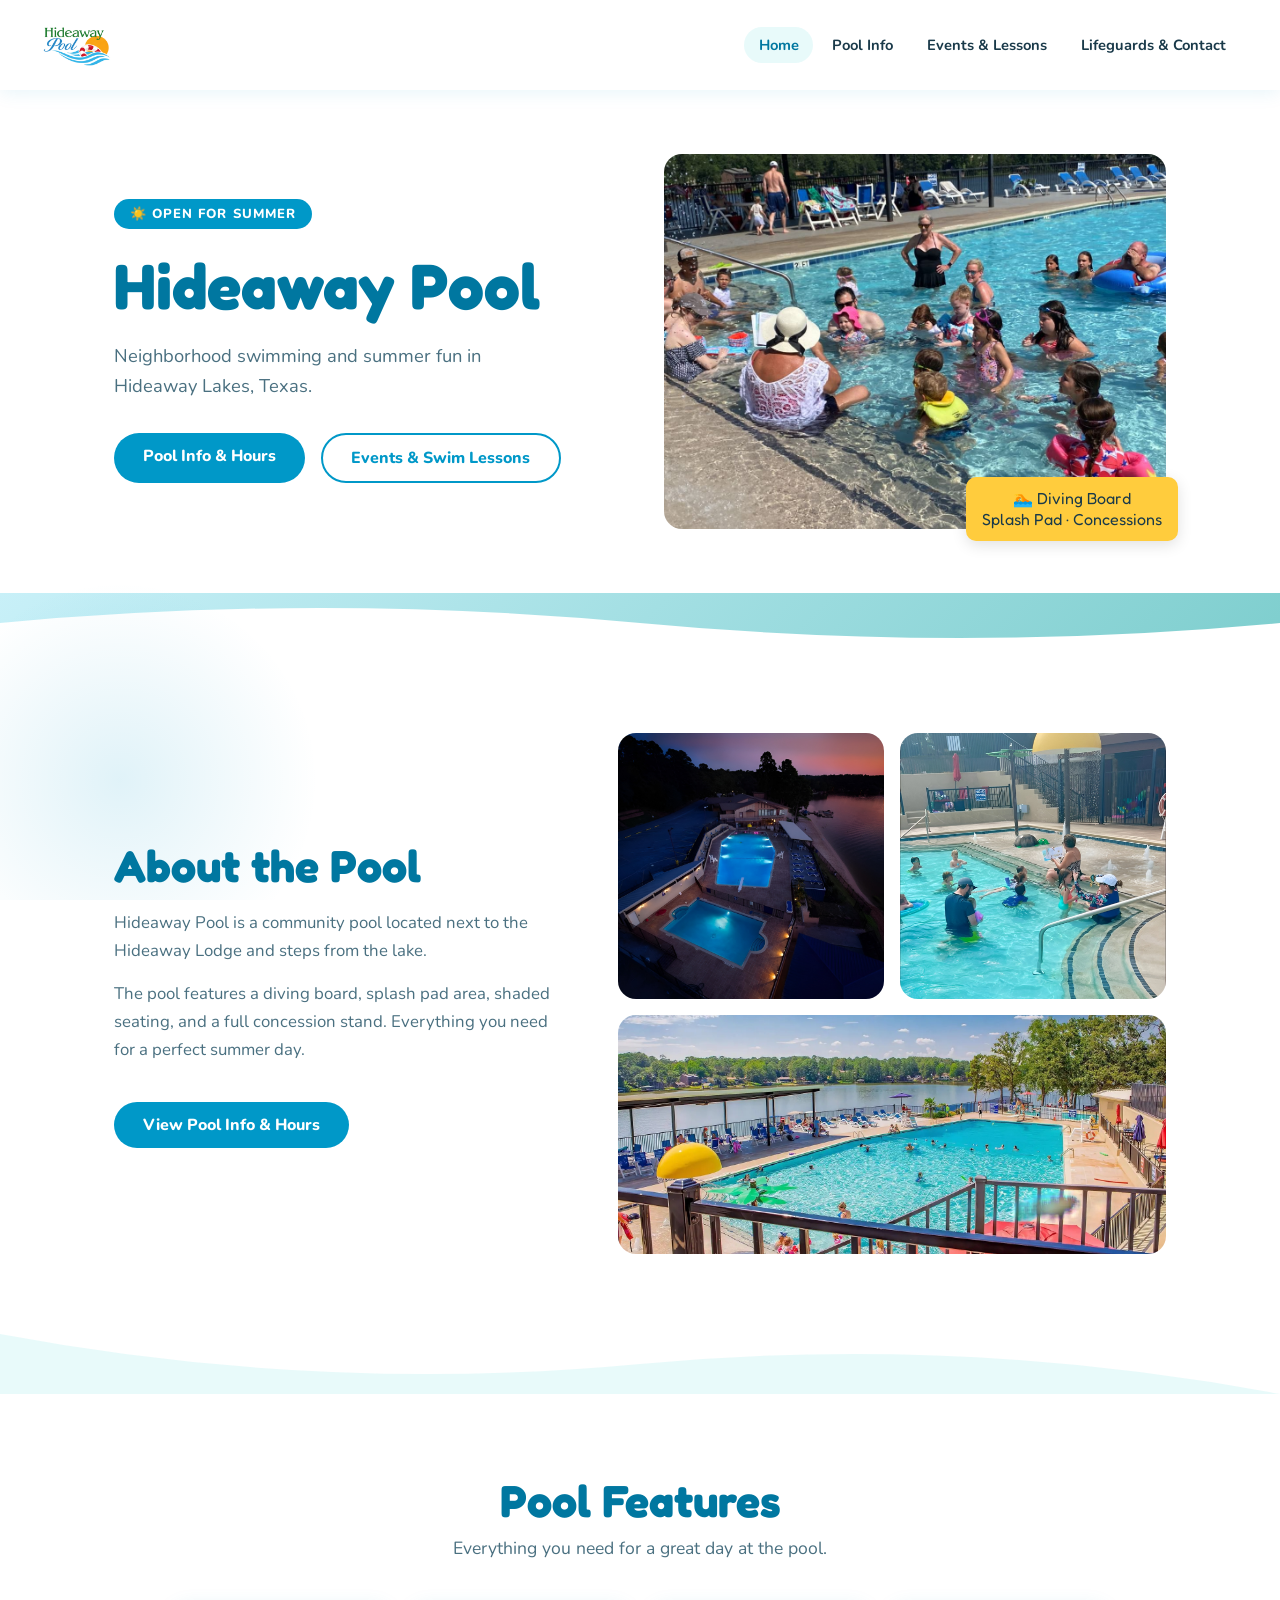
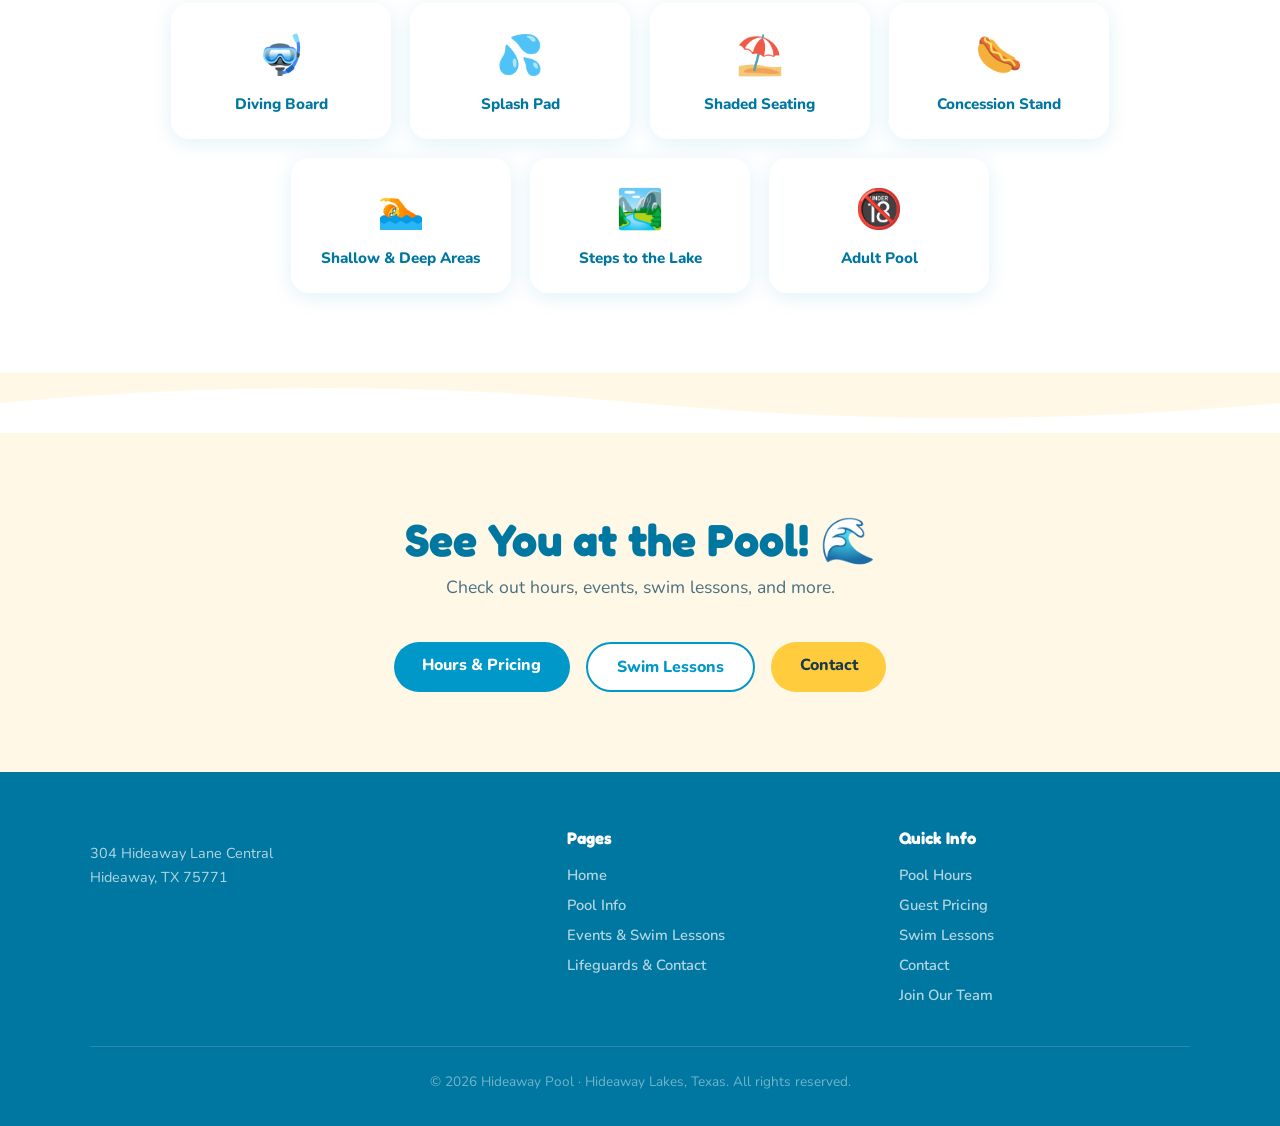
==== commit be3a7c97: "Update index.html" ====
--- a/index.html
+++ b/index.html
@@ -137,7 +137,7 @@
     <p class="section-sub fade-up">Check out hours, events, swim lessons, and more.</p>
     <div class="hero-btns" style="justify-content:center; gap:1rem; flex-wrap:wrap;">
       <a href="pool-info.html" class="btn btn-primary fade-up">Hours &amp; Pricing</a>
-      <a href="events.html" class="btn btn-secondary fade-up">Movie Nights &amp; Swim Lessons</a>
+      <a href="events.html" class="btn btn-secondary fade-up">Swim Lessons</a>
       <a href="lifeguards.html" class="btn btn-gold fade-up">Contact</a>
     </div>
   </div>
@@ -170,7 +170,7 @@
       <ul>
         <li><a href="pool-info.html#hours">Pool Hours</a></li>
         <li><a href="pool-info.html#pricing">Guest Pricing</a></li>
-        <li><a href="events.html#movies">Movie Nights</a></li>
+<!--        <li><a href="events.html#movies">Movie Nights</a></li>    -->
         <li><a href="events.html#lessons">Swim Lessons</a></li>
         <li><a href="lifeguards.html#reserve">Contact</a></li>
         <li><a href="lifeguard-apply.html">Join Our Team</a></li>
--- a/style.css
+++ b/style.css
@@ -370,6 +370,21 @@
 .wave-divider svg { display: block; width: 100%; }
 
 /* ── HOURS TABLE ── */
+.hours-table .day-col {
+  width: 180px;
+  text-align: center;
+}
+.hours-table .day-col {
+  color: var(--text);
+  font-weight: 700;
+  width: 34%;
+  min-width: 140px;
+}
+
+.hours-table .time-col {
+  color: var(--sky-dark);
+  width: 66%;
+}
 .hours-table {
   width: 100%;
   border-collapse: separate;
@@ -629,6 +644,51 @@
   margin-bottom: 0.8rem;
 }
 .manager-info p { font-size: 0.95rem; }
+
+/* ── WATER AEROBICS ── */
+.aerobics-wrap {
+  max-width: 760px;
+  margin: 0 auto;
+  text-align: center;
+}
+
+.aerobics-wrap p {
+  max-width: 640px;
+  margin: 0 auto 1.8rem;
+}
+
+.aerobics-list {
+  list-style: none;
+  display: grid;
+  grid-template-columns: 1fr 1fr;
+  gap: 1rem;
+  margin-top: 1.5rem;
+}
+
+.aerobics-list li {
+  background: var(--white);
+  border-radius: var(--radius);
+  box-shadow: var(--card-shadow);
+  padding: 1rem 1.2rem;
+  display: flex;
+  align-items: center;
+  gap: 0.7rem;
+  font-weight: 700;
+  color: var(--text);
+  text-align: left;
+}
+
+.aerobics-list span {
+  font-size: 1.2rem;
+  color: var(--sky);
+  flex-shrink: 0;
+}
+
+@media (max-width: 640px) {
+  .aerobics-list {
+    grid-template-columns: 1fr;
+  }
+}
 
 /* ── INFO GRID (location+hours) ── */
 .info-2col {
